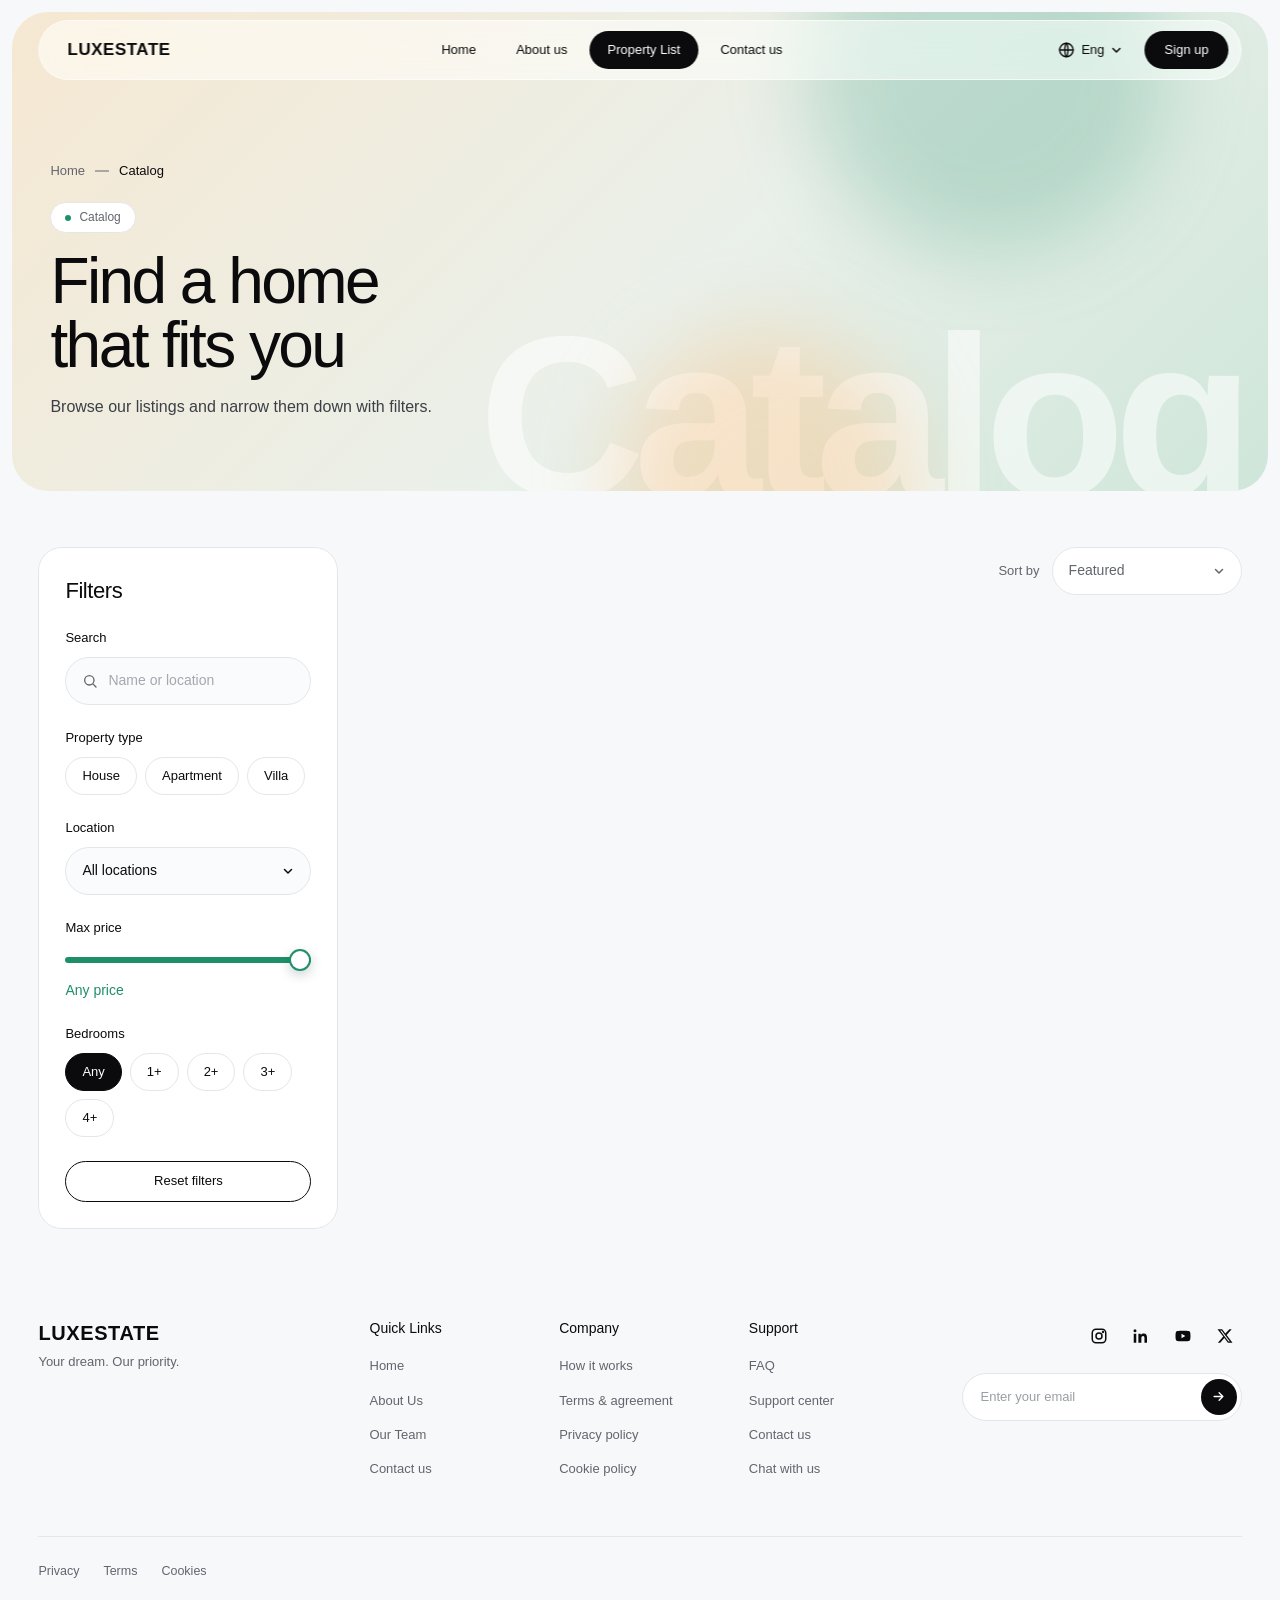
==== catalog.html @ 34698d9b "Copy style for fast start js" ====
<!DOCTYPE html>
<html lang="en">

<head>
    <meta charset="UTF-8">
    <meta name="viewport" content="width=device-width, initial-scale=1.0">
    <title data-i18n="title.catalog">Property Catalog — LUXESTATE</title>
    <link rel="stylesheet" href="style.css">
</head>

<body>

    <div class="progress"></div>

    <!-- NAV -->
    <nav class="nav" id="nav">
        <a href="index.html" class="nav__logo">LUXESTATE</a>
        <ul class="nav__menu">
            <li><a href="index.html" class="nav__link" data-i18n="nav.home">Home</a></li>
            <li><a href="index.html#why" class="nav__link" data-i18n="nav.about">About us</a></li>
            <li><a href="catalog.html" class="nav__link nav__link--active" data-i18n="nav.list">Property List</a></li>
            <li><a href="#contact" class="nav__link" data-i18n="nav.contact">Contact us</a></li>
        </ul>
        <div class="nav__right">
            <div class="lang" id="lang">
                <button class="lang__btn" type="button" aria-haspopup="true">
                    <span class="icon icon--globe"></span>
                    <span data-i18n="lang.short">Eng</span>
                    <span class="icon icon--chevron"></span>
                </button>
                <ul class="lang__menu">
                    <li><button type="button" data-lang="en">English</button></li>
                    <li><button type="button" data-lang="de">Deutsch</button></li>
                </ul>
            </div>
            <a href="#" class="btn btn--dark btn--sm" data-i18n="nav.signup">Sign up</a>
            <button class="nav__burger" id="burger" type="button" aria-label="Menu"><span></span></button>
        </div>
    </nav>

    <!-- PAGE HEAD -->
    <header class="page-head">
        <div class="page-head__mark" data-i18n="cat.mark">Catalog</div>
        <div class="page-head__inner">
            <div class="crumbs">
                <a href="index.html" data-i18n="nav.home">Home</a>
                <span class="crumbs__sep"></span>
                <span data-i18n="cat.crumb">Catalog</span>
            </div>
            <span class="eyebrow" data-i18n="cat.eyebrow">Catalog</span>
            <h1 class="page-head__title" data-i18n-html="cat.title">Find a home<br>that fits you</h1>
            <p class="page-head__text" data-i18n="cat.text">Browse our listings and narrow them down with filters.</p>
        </div>
    </header>

    <!-- CATALOG -->
    <main class="section catalog">

        <aside class="filters" id="filters">
            <div class="filters__head">
                <h2 data-i18n="filt.title">Filters</h2>
            </div>

            <div class="filters__group">
                <label class="filters__label" for="q" data-i18n="filt.search">Search</label>
                <span class="input">
                    <span class="icon icon--search"></span>
                    <input id="q" type="text" autocomplete="off" placeholder="Name or location"
                        data-i18n-placeholder="filt.search.ph">
                </span>
            </div>

            <div class="filters__group">
                <span class="filters__label" data-i18n="filt.type">Property type</span>
                <div class="pills" id="types">
                    <button type="button" class="pill" data-type="house" data-i18n="type.house">House</button>
                    <button type="button" class="pill" data-type="apartment"
                        data-i18n="type.apartment">Apartment</button>
                    <button type="button" class="pill" data-type="villa" data-i18n="type.villa">Villa</button>
                </div>
            </div>

            <div class="filters__group">
                <label class="filters__label" for="loc" data-i18n="filt.loc">Location</label>
                <span class="field__box field__box--full">
                    <select id="loc">
                        <option value="" data-i18n="loc.any">All locations</option>
                        <option value="downtown" data-i18n="loc.downtown">Downtown</option>
                        <option value="suburbs" data-i18n="loc.suburbs">Suburbs</option>
                        <option value="seaside" data-i18n="loc.seaside">Seaside</option>
                    </select>
                    <span class="icon icon--chevron"></span>
                </span>
            </div>

            <div class="filters__group">
                <label class="filters__label" for="price" data-i18n="filt.price">Max price</label>
                <input id="price" class="range" type="range" min="100000" max="1500000" step="50000" value="1500000">
                <div class="range__value" id="priceLabel">Any price</div>
            </div>

            <div class="filters__group">
                <span class="filters__label" data-i18n="filt.beds">Bedrooms</span>
                <div class="pills" id="beds">
                    <button type="button" class="pill is-active" data-beds="0" data-i18n="beds.any">Any</button>
                    <button type="button" class="pill" data-beds="1">1+</button>
                    <button type="button" class="pill" data-beds="2">2+</button>
                    <button type="button" class="pill" data-beds="3">3+</button>
                    <button type="button" class="pill" data-beds="4">4+</button>
                </div>
            </div>

            <button type="button" class="btn btn--outline btn--sm filters__reset" id="reset"
                data-i18n="filt.reset">Reset filters</button>
        </aside>

        <section class="results">
            <div class="results__bar">
                <div class="results__left">
                    <button type="button" class="btn btn--dark btn--sm filters-toggle" id="filtersToggle">
                        <span data-i18n="filt.toggle">Filters</span>
                    </button>
                    <p class="results__count" id="count"></p>
                </div>
                <label class="sort">
                    <span data-i18n="sort.label">Sort by</span>
                    <span class="field__box">
                        <select id="sort">
                            <option value="featured" data-i18n="sort.featured">Featured</option>
                            <option value="priceAsc" data-i18n="sort.priceAsc">Price: low to high</option>
                            <option value="priceDesc" data-i18n="sort.priceDesc">Price: high to low</option>
                            <option value="area" data-i18n="sort.area">Largest area</option>
                        </select>
                        <span class="icon icon--chevron"></span>
                    </span>
                </label>
            </div>

            <div class="listing" id="listing"></div>
        </section>

    </main>

    <!-- FOOTER -->
    <footer class="footer" id="contact">
        <div class="footer__top">
            <div class="footer__brand">
                <div class="footer__logo">LUXESTATE</div>
                <p data-i18n="footer.tagline">Your dream. Our priority.</p>
            </div>

            <div class="footer__col">
                <h4 data-i18n="footer.quick">Quick Links</h4>
                <ul>
                    <li><a href="index.html" data-i18n="nav.home">Home</a></li>
                    <li><a href="index.html#why" data-i18n="footer.about">About Us</a></li>
                    <li><a href="index.html#team" data-i18n="footer.team">Our Team</a></li>
                    <li><a href="#contact" data-i18n="nav.contact">Contact us</a></li>
                </ul>
            </div>

            <div class="footer__col">
                <h4 data-i18n="footer.company">Company</h4>
                <ul>
                    <li><a href="#" data-i18n="footer.how">How it works</a></li>
                    <li><a href="#" data-i18n="footer.terms">Terms &amp; agreement</a></li>
                    <li><a href="#" data-i18n="footer.privacy">Privacy policy</a></li>
                    <li><a href="#" data-i18n="footer.cookie">Cookie policy</a></li>
                </ul>
            </div>

            <div class="footer__col">
                <h4 data-i18n="footer.support">Support</h4>
                <ul>
                    <li><a href="#" data-i18n="footer.faq">FAQ</a></li>
                    <li><a href="#" data-i18n="footer.center">Support center</a></li>
                    <li><a href="#contact" data-i18n="nav.contact">Contact us</a></li>
                    <li><a href="#" data-i18n="footer.chat">Chat with us</a></li>
                </ul>
            </div>

            <div class="footer__subscribe">
                <div class="socials">
                    <a href="#" class="social social--instagram" aria-label="Instagram"></a>
                    <a href="#" class="social social--linkedin" aria-label="LinkedIn"></a>
                    <a href="#" class="social social--youtube" aria-label="YouTube"></a>
                    <a href="#" class="social social--x" aria-label="X"></a>
                </div>
                <form class="subscribe" onsubmit="return false;">
                    <input type="email" placeholder="Enter your email" data-i18n-placeholder="footer.email">
                    <button type="submit" class="subscribe__btn" aria-label="Subscribe"><span
                            class="icon icon--arrow"></span></button>
                </form>
            </div>
        </div>

        <div class="footer__bottom">
            <div class="footer__legal">
                <a href="#" data-i18n="footer.l.privacy">Privacy</a>
                <a href="#" data-i18n="footer.l.terms">Terms</a>
                <a href="#" data-i18n="footer.l.cookies">Cookies</a>
            </div>
        </div>
    </footer>

    <script src="i18n.js"></script>
    <script src="common.js"></script>
    <script src="catalog.js"></script>
</body>

</html>
---- style.css ----
:root {
    --bg: #f7f8fa;
    --ink: #0b0b0d;
    --muted: #62656d;
    --line: #e4e6ea;
    --white: #ffffff;
    --accent: #1f8f6a;
    --accent-soft: rgba(31, 143, 106, .14);
    --radius-xl: 36px;
    --radius-lg: 24px;
    --radius-md: 16px;
    --container: 1240px;
    --pad: clamp(16px, 3vw, 40px);
    --side: 300px;
    --gap: 40px;
    --ease: cubic-bezier(.2, .7, .2, 1);
    --img-hero: url("https://images.unsplash.com/photo-1545324418-cc1a3fa10c00?auto=format&fit=crop&w=2000&q=80");
    --img-house-1: url("https://images.unsplash.com/photo-1564013799919-ab600027ffc6?auto=format&fit=crop&w=900&q=80");
    --img-house-2: url("https://images.unsplash.com/photo-1600596542815-ffad4c1539a9?auto=format&fit=crop&w=900&q=80");
    --img-house-3: url("https://images.unsplash.com/photo-1600585154340-be6161a56a0c?auto=format&fit=crop&w=900&q=80");
    --img-house-4: url("https://images.unsplash.com/photo-1512917774080-9991f1c4c750?auto=format&fit=crop&w=900&q=80");
    --img-house-5: url("https://images.unsplash.com/photo-1568605114967-8130f3a36994?auto=format&fit=crop&w=900&q=80");
    --img-house-6: url("https://images.unsplash.com/photo-1580587771525-78b9dba3b914?auto=format&fit=crop&w=900&q=80");
    --img-agent-1: url("https://images.unsplash.com/photo-1472099645785-5658abf4ff4e?auto=format&fit=crop&w=500&q=80");
    --img-agent-2: url("https://images.unsplash.com/photo-1507003211169-0a1dd7228f2d?auto=format&fit=crop&w=500&q=80");
    --img-agent-3: url("https://images.unsplash.com/photo-1494790108377-be9c29b29330?auto=format&fit=crop&w=500&q=80");
    --img-cta: url("https://images.unsplash.com/photo-1600607687939-ce8a6c25118c?auto=format&fit=crop&w=2000&q=80");
}

*,
*::before,
*::after {
    box-sizing: border-box;
    margin: 0;
    padding: 0;
}

html {
    scroll-behavior: smooth;
    scroll-padding-top: 90px;
}

body {
    background: var(--bg);
    color: var(--ink);
    font-family: "Inter", "Helvetica Neue", Arial, sans-serif;
    font-size: 16px;
    line-height: 1.4;
    -webkit-font-smoothing: antialiased;
    overflow-x: hidden;
}

a {
    color: inherit;
    text-decoration: none;
}

ul {
    list-style: none;
}

button,
input,
select {
    font: inherit;
    color: inherit;
    border: 0;
    background: none;
    outline: none;
}

button {
    cursor: pointer;
}

::selection {
    background: var(--ink);
    color: var(--white);
}

.progress {
    position: fixed;
    top: 0;
    left: 0;
    z-index: 100;
    width: 100%;
    height: 3px;
    background: linear-gradient(90deg, var(--accent), var(--ink));
    transform-origin: left;
    transform: scaleX(var(--progress, 0));
}

.icon {
    display: inline-block;
    width: 16px;
    height: 16px;
    flex: none;
    background-color: currentColor;
    -webkit-mask: var(--icon) center / contain no-repeat;
    mask: var(--icon) center / contain no-repeat;
    transition: transform .3s var(--ease);
}

.icon--arrow {
    --icon: url("data:image/svg+xml;utf8,<svg xmlns='http://www.w3.org/2000/svg' viewBox='0 0 24 24' fill='none' stroke='black' stroke-width='2.2' stroke-linecap='round' stroke-linejoin='round'><path d='M5 12h14M13 6l6 6-6 6'/></svg>");
}

.icon--flip {
    transform: scaleX(-1);
}

.circle-btn:hover .icon--flip {
    transform: scaleX(-1) translateX(3px);
}

.icon--chevron {
    width: 12px;
    height: 12px;
    --icon: url("data:image/svg+xml;utf8,<svg xmlns='http://www.w3.org/2000/svg' viewBox='0 0 24 24' fill='none' stroke='black' stroke-width='3' stroke-linecap='round' stroke-linejoin='round'><path d='M5 9l7 7 7-7'/></svg>");
}

.icon--globe {
    width: 18px;
    height: 18px;
    --icon: url("data:image/svg+xml;utf8,<svg xmlns='http://www.w3.org/2000/svg' viewBox='0 0 24 24' fill='none' stroke='black' stroke-width='1.8' stroke-linecap='round' stroke-linejoin='round'><circle cx='12' cy='12' r='9'/><path d='M3 12h18M12 3c2.8 3 2.8 15 0 18M12 3c-2.8 3-2.8 15 0 18'/></svg>");
}

.icon--play {
    width: 16px;
    height: 16px;
    --icon: url("data:image/svg+xml;utf8,<svg xmlns='http://www.w3.org/2000/svg' viewBox='0 0 24 24'><path d='M7 4.5v15l13-7.5z'/></svg>");
}

.icon--phone {
    width: 14px;
    height: 14px;
    --icon: url("data:image/svg+xml;utf8,<svg xmlns='http://www.w3.org/2000/svg' viewBox='0 0 24 24' fill='none' stroke='black' stroke-width='2' stroke-linecap='round' stroke-linejoin='round'><path d='M22 16.9v3a2 2 0 0 1-2.2 2 19.8 19.8 0 0 1-8.6-3.1 19.5 19.5 0 0 1-6-6A19.8 19.8 0 0 1 2.1 4.2 2 2 0 0 1 4.1 2h3a2 2 0 0 1 2 1.7c.1 1 .4 1.9.7 2.8a2 2 0 0 1-.5 2.1L8.1 9.9a16 16 0 0 0 6 6l1.3-1.3a2 2 0 0 1 2.1-.4c.9.3 1.8.6 2.8.7a2 2 0 0 1 1.7 2z'/></svg>");
}

.btn {
    position: relative;
    display: inline-flex;
    align-items: center;
    justify-content: center;
    gap: 10px;
    padding: 14px 26px;
    border-radius: 999px;
    font-size: 14px;
    font-weight: 500;
    overflow: hidden;
    isolation: isolate;
    transition: transform .3s var(--ease), box-shadow .3s ease, color .3s ease, background-color .3s ease;
}

.btn::before {
    content: "";
    position: absolute;
    inset: 0;
    z-index: -1;
    background: linear-gradient(110deg, transparent 30%, rgba(255, 255, 255, .35) 50%, transparent 70%);
    transform: translateX(-120%);
    transition: transform .7s var(--ease);
}

.btn:hover {
    transform: translateY(-3px);
}

.btn:hover::before {
    transform: translateX(120%);
}

.btn:hover .icon--arrow {
    transform: translateX(4px);
}

.btn--dark {
    background: var(--ink);
    color: var(--white);
}

.btn--dark:hover {
    background: var(--accent);
    box-shadow: 0 14px 28px rgba(31, 143, 106, .35);
}

.btn--light {
    background: var(--white);
    color: var(--ink);
}

.btn--light:hover {
    box-shadow: 0 14px 28px rgba(0, 0, 0, .3);
}

.btn--outline {
    border: 1.5px solid var(--ink);
    color: var(--ink);
}

.btn--outline:hover {
    background: var(--accent);
    border-color: var(--accent);
    color: var(--white);
}

.btn--sm {
    padding: 10px 20px;
    font-size: 13px;
}

.btn--lg {
    padding: 18px 34px;
    font-size: 15px;
}

.reveal {
    opacity: 0;
    transform: translateY(40px) scale(.98);
    transition:
        opacity .9s var(--ease) var(--delay, 0s),
        transform .9s var(--ease) var(--delay, 0s),
        box-shadow .3s ease 0s;
}

.reveal.is-visible {
    opacity: 1;
    transform: none;
}

.reveal.is-visible:hover {
    transition-delay: 0s;
}

.eyebrow {
    display: inline-flex;
    align-items: center;
    gap: 8px;
    margin-bottom: 16px;
    padding: 6px 14px;
    border-radius: 999px;
    background: var(--white);
    border: 1px solid var(--line);
    font-size: 12px;
    font-weight: 500;
    color: var(--muted);
}

.eyebrow::before {
    content: "";
    width: 6px;
    height: 6px;
    border-radius: 50%;
    background: var(--accent);
    animation: blink 2s ease-in-out infinite;
}

@keyframes blink {
    50% {
        opacity: .3;
        transform: scale(.7);
    }
}

.section-title {
    font-size: clamp(30px, 3.2vw, 42px);
    font-weight: 500;
    line-height: 1.08;
    letter-spacing: -.03em;
    margin-bottom: 18px;
}

.section-text {
    font-size: 15px;
    line-height: 1.55;
    color: var(--muted);
    max-width: 260px;
    margin-bottom: 26px;
}

.section {
    width: min(var(--container), calc(100% - 2 * var(--pad)));
    margin: 110px auto 0;
}

.split {
    display: grid;
    grid-template-columns: var(--side) 1fr;
    gap: var(--gap);
    align-items: start;
}

.split--center {
    align-items: center;
}

.nav {
    position: fixed;
    top: 20px;
    left: 50%;
    z-index: 50;
    transform: translateX(-50%);
    width: min(var(--container), calc(100% - 2 * var(--pad)));
    display: flex;
    align-items: center;
    justify-content: space-between;
    padding: 10px 12px 10px 28px;
    border-radius: 999px;
    background: rgba(255, 255, 255, .55);
    border: 1px solid rgba(255, 255, 255, .6);
    backdrop-filter: blur(18px) saturate(1.4);
    -webkit-backdrop-filter: blur(18px) saturate(1.4);
    animation: navIn .9s var(--ease) both;
    transition: background-color .35s ease, box-shadow .35s ease, top .35s ease;
}

.nav--scrolled {
    top: 12px;
    background: rgba(255, 255, 255, .88);
    box-shadow: 0 12px 34px rgba(20, 30, 50, .12);
}

@keyframes navIn {
    from {
        opacity: 0;
        transform: translate(-50%, -30px);
    }
}

.nav__logo {
    font-weight: 700;
    font-size: 17px;
    letter-spacing: .03em;
}

.nav__menu {
    display: flex;
    align-items: center;
    gap: 4px;
    font-size: 13px;
}

.nav__link {
    display: inline-block;
    padding: 10px 18px;
    border-radius: 999px;
    transition: background-color .3s ease, color .3s ease;
}

.nav__link:hover {
    background: rgba(0, 0, 0, .06);
}

.nav__link--active {
    background: var(--ink);
    color: var(--white);
}

.nav__link--active:hover {
    background: var(--ink);
}

.nav__right {
    display: flex;
    align-items: center;
    gap: 18px;
    font-size: 13px;
}

.lang {
    position: relative;
}

.lang__btn {
    display: inline-flex;
    align-items: center;
    gap: 6px;
    padding: 8px 4px;
    font-size: 13px;
}

.lang__btn:hover .icon--globe {
    transform: rotate(25deg);
}

.lang--open .lang__btn .icon--chevron {
    transform: rotate(180deg);
}

.lang__menu {
    position: absolute;
    top: calc(100% + 12px);
    right: 0;
    min-width: 150px;
    padding: 6px;
    border-radius: 18px;
    background: var(--white);
    box-shadow: 0 18px 40px rgba(20, 30, 50, .16);
    opacity: 0;
    pointer-events: none;
    transform: translateY(-8px) scale(.97);
    transform-origin: top right;
    transition: opacity .25s ease, transform .3s var(--ease);
}

.lang--open .lang__menu {
    opacity: 1;
    pointer-events: auto;
    transform: none;
}

.lang__menu button {
    display: block;
    width: 100%;
    padding: 10px 14px;
    border-radius: 12px;
    font-size: 13px;
    text-align: left;
    transition: background-color .2s ease, color .2s ease;
}

.lang__menu button:hover {
    background: rgba(0, 0, 0, .06);
}

.lang__menu button.is-active {
    background: var(--ink);
    color: var(--white);
}

.nav__burger {
    display: none;
    width: 40px;
    height: 40px;
    border-radius: 50%;
    background: var(--ink);
    position: relative;
}

.nav__burger span,
.nav__burger::before,
.nav__burger::after {
    content: "";
    position: absolute;
    left: 12px;
    right: 12px;
    height: 2px;
    border-radius: 2px;
    background: var(--white);
    transition: transform .3s var(--ease), opacity .3s ease;
}

.nav__burger span {
    top: 19px;
}

.nav__burger::before {
    top: 13px;
}

.nav__burger::after {
    top: 25px;
}

.nav--open .nav__burger span {
    opacity: 0;
}

.nav--open .nav__burger::before {
    transform: translateY(6px) rotate(45deg);
}

.nav--open .nav__burger::after {
    transform: translateY(-6px) rotate(-45deg);
}

.hero {
    position: relative;
    display: flex;
    align-items: center;
    margin: 12px 12px 0;
    height: clamp(600px, 50vw, 740px);
    border-radius: var(--radius-xl);
    overflow: hidden;
    background: linear-gradient(135deg, #f3d7a8 0%, #c9b79a 45%, #6f7d6a 100%);
}

.hero__bg {
    position: absolute;
    inset: 0;
    background: var(--img-hero) center / cover no-repeat;
    animation: heroZoom 20s ease-in-out infinite alternate;
}

.hero__bg::after {
    content: "";
    position: absolute;
    inset: 0;
    background:
        linear-gradient(90deg, rgba(255, 244, 225, .9) 0%, rgba(255, 244, 225, .5) 34%, rgba(255, 244, 225, 0) 62%),
        linear-gradient(0deg, rgba(0, 0, 0, .12) 0%, rgba(0, 0, 0, 0) 30%);
}

@keyframes heroZoom {
    from {
        transform: scale(1);
    }

    to {
        transform: scale(1.08);
    }
}

.hero__watermark {
    position: absolute;
    left: max(2%, calc(50% - 640px));
    top: 14%;
    font-size: clamp(200px, 26vw, 400px);
    font-weight: 700;
    letter-spacing: -.05em;
    line-height: 1;
    color: rgba(255, 255, 255, .3);
    pointer-events: none;
    user-select: none;
    white-space: nowrap;
    transform: translate3d(calc(var(--scroll, 0) * -.05px), calc(var(--scroll, 0) * .12px), 0);
    animation: fadeIn 2s ease .3s both;
}

.hero__content {
    position: relative;
    z-index: 2;
    width: min(var(--container), calc(100% - 2 * var(--pad)));
    margin: 0 auto;
    padding-top: 70px;
}

.hero__title {
    font-size: clamp(54px, 6.2vw, 88px);
    line-height: .98;
    font-weight: 500;
    letter-spacing: -.04em;
    margin-bottom: 26px;
}

.hero__title .line {
    display: block;
    overflow: hidden;
    padding-bottom: .06em;
}

.hero__title .line>span {
    display: block;
    transform: translateY(110%);
    animation: lineUp 1.1s var(--ease) .25s forwards;
}

.hero__title .line:nth-child(2)>span {
    animation-delay: .4s;
}

@keyframes lineUp {
    to {
        transform: none;
    }
}

.hero__text,
.hero__btn,
.stats {
    animation: fadeUp 1s var(--ease) both;
}

.hero__text {
    animation-delay: .65s;
    max-width: 320px;
    font-size: 15px;
    line-height: 1.5;
    margin-bottom: 26px;
    color: #23252b;
}

.hero__btn {
    animation-delay: .8s;
}

.stats {
    animation-delay: 1s;
}

@keyframes fadeUp {
    from {
        opacity: 0;
        transform: translateY(28px);
    }

    to {
        opacity: 1;
        transform: none;
    }
}

@keyframes fadeIn {
    from {
        opacity: 0;
    }
}

.stats {
    display: flex;
    width: fit-content;
    gap: 40px;
    margin-top: 56px;
    padding: 18px 30px;
    border-radius: 20px;
    background: rgba(255, 255, 255, .42);
    backdrop-filter: blur(16px);
    -webkit-backdrop-filter: blur(16px);
    border: 1px solid rgba(255, 255, 255, .6);
}

.stats__item {
    display: flex;
    flex-direction: column;
    transition: transform .3s var(--ease);
}

.stats__item:hover {
    transform: translateY(-3px);
}

.stats__item strong {
    font-size: 24px;
    font-weight: 600;
    letter-spacing: -.02em;
    font-variant-numeric: tabular-nums;
}

.stats__item span {
    font-size: 12px;
    color: #3c3f45;
}

.hero__play {
    position: absolute;
    right: max(var(--pad), calc(50% - 600px));
    bottom: 90px;
    z-index: 3;
    display: flex;
    align-items: center;
    gap: 14px;
    color: var(--white);
    font-size: 13px;
    line-height: 1.25;
    animation: fadeUp 1s var(--ease) 1.2s both;
    text-shadow: 0 1px 10px rgba(0, 0, 0, .35);
}

.hero__play-btn {
    display: grid;
    place-items: center;
    width: 46px;
    height: 46px;
    border-radius: 50%;
    background: rgba(20, 20, 20, .55);
    border: 1px solid rgba(255, 255, 255, .45);
    backdrop-filter: blur(8px);
    animation: pulse 2.4s ease-out infinite;
    transition: transform .3s var(--ease), background-color .3s ease;
}

.hero__play:hover .hero__play-btn {
    transform: scale(1.14);
    background: rgba(0, 0, 0, .8);
}

@keyframes pulse {
    0% {
        box-shadow: 0 0 0 0 rgba(255, 255, 255, .5);
    }

    70% {
        box-shadow: 0 0 0 18px rgba(255, 255, 255, 0);
    }

    100% {
        box-shadow: 0 0 0 0 rgba(255, 255, 255, 0);
    }
}

.search {
    position: relative;
    z-index: 5;
    display: flex;
    align-items: center;
    justify-content: space-between;
    gap: 28px;
    width: min(var(--container), calc(100% - 2 * var(--pad)));
    margin: -52px auto 0;
    padding: 20px 24px 20px 36px;
    background: var(--white);
    border-radius: var(--radius-lg);
    box-shadow: 0 24px 60px rgba(20, 30, 50, .1);
}

.search__title {
    font-size: 24px;
    font-weight: 500;
    letter-spacing: -.02em;
    white-space: nowrap;
}

.search__form {
    display: flex;
    align-items: flex-end;
    gap: 14px;
}

.field {
    display: flex;
    flex-direction: column;
    gap: 6px;
}

.field__label {
    font-size: 12px;
    padding-left: 6px;
    color: var(--muted);
}

.field__box {
    position: relative;
    display: flex;
    align-items: center;
    min-width: 170px;
    padding: 0 16px;
    border: 1.5px solid var(--line);
    border-radius: 999px;
    background: #fafbfc;
    transition: border-color .3s ease, box-shadow .3s ease, background-color .3s ease;
}

.field__box:hover {
    border-color: #c9ccd3;
}

.field__box:focus-within {
    border-color: var(--ink);
    background: var(--white);
    box-shadow: 0 0 0 4px rgba(11, 11, 13, .06);
}

.field__box select {
    appearance: none;
    -webkit-appearance: none;
    width: 100%;
    padding: 13px 22px 13px 0;
    font-size: 14px;
    cursor: pointer;
}

.field__box select.is-placeholder {
    color: #a3a7af;
}

.field__box .icon--chevron {
    position: absolute;
    right: 16px;
    pointer-events: none;
}

.field__box:focus-within .icon--chevron {
    transform: rotate(180deg);
}

.split__side {
    position: sticky;
    top: 110px;
}

.split--center .split__side {
    position: static;
}

.properties__grid {
    display: grid;
    grid-template-columns: repeat(3, 1fr);
    gap: 16px;
}

.card {
    position: relative;
    display: flex;
    align-items: flex-end;
    justify-content: space-between;
    aspect-ratio: 4 / 3.6;
    padding: 18px;
    border-radius: var(--radius-md);
    overflow: hidden;
    color: var(--white);
    background: linear-gradient(135deg, #7d93a8, #3a4a5c);
    isolation: isolate;
    box-shadow: 0 10px 30px rgba(20, 30, 50, .08);
}

.card::before {
    content: "";
    position: absolute;
    inset: 0;
    z-index: -2;
    background-size: cover;
    background-position: center;
    background-repeat: no-repeat;
    transition: transform 1s var(--ease);
}

.card::after {
    content: "";
    position: absolute;
    inset: 0;
    z-index: -1;
    background: linear-gradient(180deg, rgba(0, 0, 0, 0) 40%, rgba(0, 0, 0, .75) 100%);
    transition: opacity .4s ease;
}

.card:hover::before {
    transform: scale(1.12) rotate(.6deg);
}

.card.is-visible:hover {
    transform: translateY(-6px);
    box-shadow: 0 22px 44px rgba(20, 30, 50, .2);
}

.card--1::before {
    background-image: var(--img-house-1);
}

.card--2::before {
    background-image: var(--img-house-2);
}

.card--3::before {
    background-image: var(--img-house-3);
}

.card--4::before {
    background-image: var(--img-house-4);
}

.card--5::before {
    background-image: var(--img-house-5);
}

.card--6::before {
    background-image: var(--img-house-6);
}

.card--1 {
    --delay: .05s;
}

.card--2 {
    --delay: .15s;
}

.card--3 {
    --delay: .25s;
}

.card--4 {
    --delay: .1s;
}

.card--5 {
    --delay: .2s;
}

.card--6 {
    --delay: .3s;
}

.card__info {
    display: flex;
    flex-direction: column;
    gap: 2px;
}

.card__info strong {
    font-size: 18px;
    font-weight: 600;
    letter-spacing: -.01em;
}

.card__info span {
    font-size: 12px;
    opacity: .92;
}

.card__info em {
    font-style: normal;
    font-size: 11px;
    max-height: 0;
    opacity: 0;
    transform: translateY(6px);
    transition: max-height .4s var(--ease), opacity .4s ease, transform .4s var(--ease);
}

.card:hover .card__info em {
    max-height: 20px;
    opacity: .85;
    transform: none;
    margin-top: 4px;
}

.card__arrow {
    display: grid;
    place-items: center;
    width: 32px;
    height: 32px;
    border-radius: 50%;
    background: var(--white);
    color: var(--ink);
    transition: transform .4s var(--ease), background-color .3s ease, color .3s ease;
}

.card__arrow .icon {
    width: 14px;
    height: 14px;
}

.card:hover .card__arrow {
    background: var(--accent);
    color: var(--white);
    transform: rotate(-45deg) scale(1.1);
}

.section-head {
    text-align: center;
    margin-bottom: 48px;
}

.section-head .section-title {
    margin-bottom: 0;
}

.why__grid {
    display: grid;
    grid-template-columns: repeat(3, 1fr);
    gap: 20px;
}

.feature {
    position: relative;
    padding: 36px 32px 38px;
    border-radius: var(--radius-lg);
    background: var(--white);
    border: 1px solid var(--line);
    overflow: hidden;
}

.feature:nth-child(2) {
    --delay: .12s;
}

.feature:nth-child(3) {
    --delay: .24s;
}

.feature::after {
    content: "";
    position: absolute;
    right: -60px;
    top: -60px;
    width: 180px;
    height: 180px;
    border-radius: 50%;
    background: radial-gradient(circle, rgba(31, 143, 106, .28), transparent 70%);
    opacity: 0;
    transition: opacity .5s ease;
}

.feature.is-visible:hover {
    transform: translateY(-8px);
    box-shadow: 0 24px 50px rgba(20, 30, 50, .1);
}

.feature:hover::after {
    opacity: 1;
}

.feature__icon {
    display: grid;
    place-items: center;
    width: 54px;
    height: 54px;
    margin-bottom: 26px;
    border-radius: 16px;
    background: var(--ink);
    transition: transform .5s var(--ease), background-color .3s ease;
}

.feature__icon::before {
    content: "";
    width: 24px;
    height: 24px;
    background-color: var(--white);
    -webkit-mask: var(--glyph) center / contain no-repeat;
    mask: var(--glyph) center / contain no-repeat;
    transition: background-color .3s ease;
}

.feature:hover .feature__icon {
    transform: rotate(-8deg) scale(1.08);
    background: var(--accent);
}

.feature:hover .feature__icon::before {
    background-color: var(--white);
}

.feature__icon--shield {
    --glyph: url("data:image/svg+xml;utf8,<svg xmlns='http://www.w3.org/2000/svg' viewBox='0 0 24 24' fill='none' stroke='black' stroke-width='1.8' stroke-linecap='round' stroke-linejoin='round'><path d='M12 3l8 3v6c0 4.500-3.400 8-8 9-4.600-1-8-4.500-8-9V6z'/><path d='M8.500 12l2.500 2.500 4.500-5'/></svg>");
}

.feature__icon--users {
    --glyph: url("data:image/svg+xml;utf8,<svg xmlns='http://www.w3.org/2000/svg' viewBox='0 0 24 24' fill='none' stroke='black' stroke-width='1.8' stroke-linecap='round' stroke-linejoin='round'><circle cx='9' cy='8' r='3.500'/><path d='M2.500 20c0-3.600 2.900-6 6.500-6s6.500 2.400 6.500 6'/><circle cx='17' cy='9' r='2.600'/><path d='M17 14c2.600 0 4.500 1.800 4.500 4.500'/></svg>");
}

.feature__icon--key {
    --glyph: url("data:image/svg+xml;utf8,<svg xmlns='http://www.w3.org/2000/svg' viewBox='0 0 24 24' fill='none' stroke='black' stroke-width='1.8' stroke-linecap='round' stroke-linejoin='round'><circle cx='8' cy='15' r='4.500'/><path d='M11.500 11.500L21 2M16 7l3 3M18.500 4.500l2 2'/></svg>");
}

.feature h3 {
    font-size: 20px;
    font-weight: 500;
    letter-spacing: -.02em;
    margin-bottom: 10px;
}

.feature p {
    font-size: 14.5px;
    line-height: 1.6;
    color: var(--muted);
}

.agents__controls {
    display: flex;
    gap: 12px;
    margin-top: 8px;
}

.circle-btn {
    display: grid;
    place-items: center;
    width: 42px;
    height: 42px;
    border-radius: 50%;
    border: 1.5px solid var(--ink);
    transition: background-color .3s ease, color .3s ease, transform .3s var(--ease);
}

.circle-btn:hover {
    background: var(--accent);
    border-color: var(--accent);
    color: var(--white);
    transform: scale(1.1);
}

.circle-btn:active {
    transform: scale(.94);
}

.agents__list {
    display: grid;
    grid-template-columns: repeat(3, 1fr);
    gap: 18px;
}

.agents__list.is-shifting .agent {
    animation: shift .6s var(--ease) both;
}

.agents__list.is-shifting .agent:nth-child(2) {
    animation-delay: .07s;
}

.agents__list.is-shifting .agent:nth-child(3) {
    animation-delay: .14s;
}

@keyframes shift {
    from {
        opacity: 0;
        transform: translateX(30px);
    }

    to {
        opacity: 1;
        transform: none;
    }
}

.agent {
    display: flex;
    align-items: stretch;
    gap: 14px;
    padding: 6px;
    background: var(--white);
    border: 1px solid var(--line);
    border-radius: var(--radius-lg);
}

.agent:nth-child(2) {
    --delay: .12s;
}

.agent:nth-child(3) {
    --delay: .24s;
}

.agent.is-visible:hover {
    transform: translateY(-6px);
    box-shadow: 0 20px 40px rgba(20, 30, 50, .12);
}

.agent__photo {
    flex: 0 0 112px;
    min-height: 148px;
    border-radius: 18px;
    background: linear-gradient(160deg, #e9edf2, #cfd6df);
    background-size: cover;
    background-position: center top;
    background-repeat: no-repeat;
    transition: background-size .6s var(--ease);
}

.agent:hover .agent__photo {
    background-size: 112%;
}

.agent__photo--1 {
    background-image: var(--img-agent-1);
}

.agent__photo--2 {
    background-image: var(--img-agent-2);
}

.agent__photo--3 {
    background-image: var(--img-agent-3);
}

.agent__body {
    display: flex;
    flex-direction: column;
    justify-content: center;
    min-width: 0;
    padding: 6px 10px 6px 0;
}

.agent__name {
    font-size: 16px;
    font-weight: 500;
    letter-spacing: -.01em;
}

.agent__role {
    font-size: 11.5px;
    color: var(--muted);
    margin: 2px 0 12px;
}

.rating {
    display: flex;
    align-items: center;
    gap: 8px;
    margin-bottom: 14px;
}

.rating__num {
    font-size: 12px;
    color: var(--muted);
}

.stars {
    display: inline-block;
    width: 80px;
    height: 14px;
    background-color: var(--ink);
    -webkit-mask: var(--star) 0 0 / 16px 14px repeat-x;
    mask: var(--star) 0 0 / 16px 14px repeat-x;
    --star: url("data:image/svg+xml;utf8,<svg xmlns='http://www.w3.org/2000/svg' viewBox='0 0 24 24'><path d='M12 2.500l2.900 6.200 6.800.8-5 4.700 1.300 6.700L12 17.500l-6 3.400 1.300-6.700-5-4.700 6.800-.8z'/></svg>");
}

.agent .btn {
    align-self: flex-start;
    gap: 8px;
    padding: 9px 20px;
}

.agent .btn:hover .icon--phone {
    animation: ring .6s ease;
}

@keyframes ring {
    25% {
        transform: rotate(-18deg);
    }

    75% {
        transform: rotate(18deg);
    }
}

.cta {
    position: relative;
    display: flex;
    align-items: center;
    width: min(var(--container), calc(100% - 2 * var(--pad)));
    min-height: 300px;
    margin: 110px auto 0;
    border-radius: var(--radius-xl);
    overflow: hidden;
    color: var(--white);
    background: linear-gradient(120deg, #55584a, #2f3a2f);
    isolation: isolate;
}

.cta::before {
    content: "";
    position: absolute;
    inset: 0;
    z-index: -2;
    background: var(--img-cta) center / cover no-repeat;
    transform: scale(1.12);
    transition: transform 8s ease-out;
}

.cta.is-visible::before {
    transform: scale(1);
}

.cta::after {
    content: "";
    position: absolute;
    inset: 0;
    z-index: -1;
    background: linear-gradient(90deg, rgba(36, 34, 24, .88) 0%, rgba(36, 34, 24, .5) 48%, rgba(36, 34, 24, 0) 78%);
}

.cta__content {
    padding: 44px 56px;
}

.cta__eyebrow {
    display: block;
    font-size: 12px;
    letter-spacing: .08em;
    opacity: .85;
    margin-bottom: 14px;
}

.cta__title {
    font-size: clamp(28px, 3.3vw, 42px);
    font-weight: 500;
    line-height: 1.08;
    letter-spacing: -.03em;
    margin-bottom: 14px;
}

.cta__text {
    font-size: 15px;
    opacity: .92;
    margin-bottom: 24px;
}

.footer {
    width: min(var(--container), calc(100% - 2 * var(--pad)));
    margin: 90px auto 0;
    padding-bottom: 26px;
}

.footer__top {
    display: grid;
    grid-template-columns: 1.5fr .8fr .8fr .8fr 1.5fr;
    gap: 28px;
    align-items: start;
    padding-bottom: 44px;
    border-bottom: 1px solid var(--line);
}

.footer__logo {
    font-size: 20px;
    font-weight: 700;
    letter-spacing: .03em;
    margin-bottom: 6px;
}

.footer__brand p {
    font-size: 13px;
    color: var(--muted);
}

.footer__col h4 {
    font-size: 14px;
    font-weight: 500;
    margin-bottom: 16px;
}

.footer__col li {
    margin-bottom: 12px;
}

.footer__col a {
    display: inline-block;
    font-size: 13px;
    color: var(--muted);
    transition: color .25s ease, transform .25s var(--ease);
}

.footer__col a:hover {
    color: var(--ink);
    transform: translateX(5px);
}

.footer__subscribe {
    display: flex;
    flex-direction: column;
    align-items: flex-end;
    gap: 20px;
}

.socials {
    display: flex;
    gap: 8px;
}

.social {
    display: block;
    width: 34px;
    height: 34px;
    background-color: var(--ink);
    -webkit-mask: var(--glyph) center / 18px no-repeat;
    mask: var(--glyph) center / 18px no-repeat;
    transition: transform .3s var(--ease), background-color .3s ease;
}

.social:hover {
    transform: translateY(-4px) scale(1.12);
    background-color: var(--accent);
}

.social--instagram {
    --glyph: url("data:image/svg+xml;utf8,<svg xmlns='http://www.w3.org/2000/svg' viewBox='0 0 24 24' fill='none' stroke='black' stroke-width='2' stroke-linecap='round' stroke-linejoin='round'><rect x='3' y='3' width='18' height='18' rx='5'/><circle cx='12' cy='12' r='4'/><circle cx='17.300' cy='6.700' r='.6' fill='black'/></svg>");
}

.social--linkedin {
    --glyph: url("data:image/svg+xml;utf8,<svg xmlns='http://www.w3.org/2000/svg' viewBox='0 0 24 24'><path d='M4 3a2 2 0 1 0 0 4 2 2 0 0 0 0-4zM2.300 9h3.400v12H2.300zM8.500 9h3.200v1.700c.6-1.100 2-2 3.800-2 3.600 0 4.500 2.300 4.500 5.400V21h-3.400v-6.100c0-1.500-.1-3-1.900-3s-2.200 1.400-2.200 2.900V21H8.500z'/></svg>");
}

.social--youtube {
    --glyph: url("data:image/svg+xml;utf8,<svg xmlns='http://www.w3.org/2000/svg' viewBox='0 0 24 24'><path fill-rule='evenodd' d='M21.600 7.200a2.500 2.500 0 0 0-1.800-1.800C18.200 5 12 5 12 5s-6.200 0-7.800.4A2.500 2.500 0 0 0 2.400 7.200C2 8.800 2 12 2 12s0 3.200.4 4.800a2.500 2.500 0 0 0 1.800 1.800C5.800 19 12 19 12 19s6.200 0 7.800-.4a2.500 2.500 0 0 0 1.800-1.800c.4-1.600.4-4.800.4-4.800s0-3.200-.4-4.800zM10 15V9l5.200 3z'/></svg>");
}

.social--x {
    --glyph: url("data:image/svg+xml;utf8,<svg xmlns='http://www.w3.org/2000/svg' viewBox='0 0 24 24'><path d='M17.800 3h3.100l-6.700 7.700L22 21h-6.100l-4.800-6.300L5.600 21H2.500l7.200-8.200L2 3h6.200l4.300 5.700zm-1.100 16.200h1.700L7.400 4.700H5.600z'/></svg>");
}

.subscribe {
    display: flex;
    align-items: center;
    width: 100%;
    max-width: 280px;
    padding: 4px 4px 4px 18px;
    border: 1.5px solid var(--line);
    border-radius: 999px;
    background: var(--white);
    transition: border-color .3s ease, box-shadow .3s ease;
}

.subscribe:focus-within {
    border-color: var(--ink);
    box-shadow: 0 0 0 4px rgba(11, 11, 13, .06);
}

.subscribe input {
    flex: 1;
    min-width: 0;
    font-size: 13px;
    padding: 10px 6px 10px 0;
}

.subscribe input::placeholder {
    color: #9a9ea6;
}

.subscribe__btn {
    display: grid;
    place-items: center;
    width: 36px;
    height: 36px;
    border-radius: 50%;
    background: var(--ink);
    color: var(--white);
    transition: transform .3s var(--ease), background-color .3s ease, color .3s ease;
}

.subscribe__btn .icon {
    width: 15px;
    height: 15px;
}

.subscribe__btn:hover {
    transform: scale(1.12) rotate(-45deg);
    background: var(--accent);
    color: var(--white);
}

.footer__bottom {
    display: flex;
    justify-content: space-between;
    align-items: center;
    padding-top: 26px;
    font-size: 12.5px;
    color: var(--muted);
}

.footer__legal {
    display: flex;
    gap: 24px;
}

.footer__legal a {
    transition: color .25s ease;
}

.footer__legal a:hover {
    color: var(--ink);
}

.icon--search {
    --icon: url("data:image/svg+xml;utf8,<svg xmlns='http://www.w3.org/2000/svg' viewBox='0 0 24 24' fill='none' stroke='black' stroke-width='2' stroke-linecap='round' stroke-linejoin='round'><circle cx='11' cy='11' r='7'/><path d='M21 21l-4.3-4.3'/></svg>");
}

.icon--bed {
    --icon: url("data:image/svg+xml;utf8,<svg xmlns='http://www.w3.org/2000/svg' viewBox='0 0 24 24' fill='none' stroke='black' stroke-width='1.8' stroke-linecap='round' stroke-linejoin='round'><path d='M3 19V6M3 14h18v5M21 14v-2.500a3 3 0 0 0-3-3h-7V14'/><circle cx='7' cy='11' r='1.600'/></svg>");
}

.icon--bath {
    --icon: url("data:image/svg+xml;utf8,<svg xmlns='http://www.w3.org/2000/svg' viewBox='0 0 24 24' fill='none' stroke='black' stroke-width='1.8' stroke-linecap='round' stroke-linejoin='round'><path d='M3 12h18v3a4 4 0 0 1-4 4H7a4 4 0 0 1-4-4zM6 12V6a2 2 0 0 1 3.800-.8M7 19l-1 2M17 19l1 2'/></svg>");
}

.icon--area {
    --icon: url("data:image/svg+xml;utf8,<svg xmlns='http://www.w3.org/2000/svg' viewBox='0 0 24 24' fill='none' stroke='black' stroke-width='1.8' stroke-linecap='round' stroke-linejoin='round'><path d='M4 9V4h5M20 9V4h-5M4 15v5h5M20 15v5h-5'/></svg>");
}

.icon--pin {
    width: 14px;
    height: 14px;
    --icon: url("data:image/svg+xml;utf8,<svg xmlns='http://www.w3.org/2000/svg' viewBox='0 0 24 24' fill='none' stroke='black' stroke-width='2' stroke-linecap='round' stroke-linejoin='round'><path d='M12 21s7-6.200 7-11.500A7 7 0 0 0 5 9.500C5 14.800 12 21 12 21z'/><circle cx='12' cy='9.500' r='2.500'/></svg>");
}

.icon--heart {
    width: 17px;
    height: 17px;
    --icon: url("data:image/svg+xml;utf8,<svg xmlns='http://www.w3.org/2000/svg' viewBox='0 0 24 24' fill='none' stroke='black' stroke-width='2' stroke-linecap='round' stroke-linejoin='round'><path d='M12 20.500S3 15 3 8.800A4.800 4.800 0 0 1 12 6.500a4.800 4.800 0 0 1 9 2.300C21 15 12 20.500 12 20.500z'/></svg>");
}

.fav.is-on .icon--heart {
    --icon: url("data:image/svg+xml;utf8,<svg xmlns='http://www.w3.org/2000/svg' viewBox='0 0 24 24' fill='black' stroke='black' stroke-width='2' stroke-linecap='round' stroke-linejoin='round'><path d='M12 20.500S3 15 3 8.800A4.800 4.800 0 0 1 12 6.500a4.800 4.800 0 0 1 9 2.300C21 15 12 20.500 12 20.500z'/></svg>");
}

.page-head {
    position: relative;
    margin: 12px 12px 0;
    padding: 150px var(--pad) 72px;
    border-radius: var(--radius-xl);
    overflow: hidden;
    isolation: isolate;
    background: linear-gradient(135deg, #f6e8d2 0%, #eaf0ea 55%, #cfe6da 100%);
}

.page-head::before,
.page-head::after {
    /* floating soft blobs */
    content: "";
    position: absolute;
    z-index: -1;
    border-radius: 50%;
    filter: blur(40px);
    animation: floatBlob 12s ease-in-out infinite alternate;
}

.page-head::before {
    width: 360px;
    height: 360px;
    right: 8%;
    top: -120px;
    background: rgba(31, 143, 106, .22);
}

.page-head::after {
    width: 300px;
    height: 300px;
    right: 28%;
    bottom: -140px;
    background: rgba(255, 190, 120, .35);
    animation-delay: -5s;
}

@keyframes floatBlob {
    to {
        transform: translate(-40px, 30px) scale(1.15);
    }
}

.page-head__mark {
    position: absolute;
    z-index: -1;
    right: max(2%, calc(50% - 640px));
    bottom: -.18em;
    font-size: clamp(120px, 18vw, 280px);
    font-weight: 700;
    letter-spacing: -.05em;
    line-height: 1;
    color: rgba(255, 255, 255, .55);
    pointer-events: none;
    user-select: none;
    white-space: nowrap;
    transform: translateY(calc(var(--scroll, 0) * -.08px));
}

.page-head__inner {
    width: min(var(--container), 100%);
    margin: 0 auto;
    animation: fadeUp 1s var(--ease) .2s both;
}

.crumbs {
    display: flex;
    align-items: center;
    gap: 10px;
    margin-bottom: 22px;
    font-size: 13px;
    color: var(--muted);
}

.crumbs a {
    transition: color .25s ease;
}

.crumbs a:hover {
    color: var(--accent);
}

.crumbs__sep {
    width: 14px;
    height: 1.5px;
    background: var(--muted);
    opacity: .5;
}

.crumbs>span:last-child {
    color: var(--ink);
}

.page-head__title {
    font-size: clamp(40px, 5vw, 68px);
    font-weight: 500;
    line-height: 1;
    letter-spacing: -.04em;
    margin-bottom: 18px;
}

.page-head__text {
    max-width: 420px;
    font-size: 16px;
    line-height: 1.5;
    color: #3c3f45;
}

.catalog {
    display: grid;
    grid-template-columns: var(--side) 1fr;
    gap: var(--gap);
    align-items: start;
    margin-top: 56px;
}

.filters {
    position: sticky;
    top: 96px;
    padding: 28px 26px 26px;
    border-radius: var(--radius-lg);
    background: var(--white);
    border: 1px solid var(--line);
    animation: fadeUp .9s var(--ease) .3s both;
}

.filters__head h2 {
    font-size: 22px;
    font-weight: 500;
    letter-spacing: -.02em;
    margin-bottom: 22px;
}

.filters__group {
    margin-bottom: 24px;
}

.filters__label {
    display: block;
    margin-bottom: 10px;
    font-size: 13px;
    font-weight: 500;
}

.input {
    display: flex;
    align-items: center;
    gap: 10px;
    padding: 0 16px;
    border: 1.5px solid var(--line);
    border-radius: 999px;
    background: #fafbfc;
    color: var(--muted);
    transition: border-color .3s ease, box-shadow .3s ease, background-color .3s ease;
}

.input:focus-within {
    border-color: var(--accent);
    background: var(--white);
    box-shadow: 0 0 0 4px var(--accent-soft);
    color: var(--accent);
}

.input input {
    flex: 1;
    min-width: 0;
    padding: 13px 0;
    font-size: 14px;
    color: var(--ink);
}

.input input::placeholder {
    color: #a3a7af;
}

.field__box--full {
    width: 100%;
}

.pills {
    display: flex;
    flex-wrap: wrap;
    gap: 8px;
}

.pill {
    padding: 9px 16px;
    border: 1.5px solid var(--line);
    border-radius: 999px;
    background: var(--white);
    font-size: 13px;
    transition: background-color .25s ease, color .25s ease, border-color .25s ease, transform .25s var(--ease);
}

.pill:hover {
    border-color: var(--ink);
    transform: translateY(-2px);
}

.pill:active {
    transform: scale(.95);
}

.pill.is-active {
    background: var(--ink);
    border-color: var(--ink);
    color: var(--white);
}

.range {
    -webkit-appearance: none;
    appearance: none;
    width: 100%;
    height: 6px;
    border-radius: 6px;
    cursor: pointer;
    background: linear-gradient(90deg, var(--accent) var(--fill, 100%), var(--line) var(--fill, 100%));
}

.range::-webkit-slider-thumb {
    -webkit-appearance: none;
    width: 22px;
    height: 22px;
    border-radius: 50%;
    background: var(--white);
    border: 2px solid var(--accent);
    box-shadow: 0 4px 12px rgba(20, 30, 50, .2);
    transition: transform .25s var(--ease);
}

.range::-webkit-slider-thumb:hover {
    transform: scale(1.18);
}

.range::-moz-range-thumb {
    width: 18px;
    height: 18px;
    border-radius: 50%;
    background: var(--white);
    border: 2px solid var(--accent);
    box-shadow: 0 4px 12px rgba(20, 30, 50, .2);
}

.range__value {
    margin-top: 12px;
    font-size: 14px;
    font-weight: 500;
    color: var(--accent);
}

.filters__reset {
    width: 100%;
}

.results__bar {
    display: flex;
    align-items: center;
    justify-content: space-between;
    gap: 16px;
    margin-bottom: 22px;
}

.results__left {
    display: flex;
    align-items: center;
    gap: 14px;
}

.results__count {
    font-size: 15px;
    color: var(--muted);
}

.results__count strong {
    font-size: 22px;
    font-weight: 600;
    color: var(--ink);
    letter-spacing: -.02em;
    margin-right: 4px;
}

.sort {
    display: flex;
    align-items: center;
    gap: 12px;
    font-size: 13px;
    color: var(--muted);
    white-space: nowrap;
}

.sort .field__box {
    min-width: 190px;
    background: var(--white);
}

.filters-toggle {
    display: none;
}

.listing {
    display: grid;
    grid-template-columns: repeat(3, 1fr);
    gap: 20px;
}

.pcard {
    display: flex;
    flex-direction: column;
    overflow: hidden;
    border-radius: var(--radius-lg);
    background: var(--white);
    border: 1px solid var(--line);
    animation: cardIn .7s var(--ease) backwards;
    transition: transform .4s var(--ease), box-shadow .4s ease, border-color .3s ease;
}

.pcard:nth-child(3n + 2) {
    animation-delay: .08s;
}

.pcard:nth-child(3n) {
    animation-delay: .16s;
}

.pcard:hover {
    transform: translateY(-8px);
    box-shadow: 0 26px 50px rgba(20, 30, 50, .13);
    border-color: transparent;
}

@keyframes cardIn {
    from {
        opacity: 0;
        transform: translateY(32px) scale(.97);
    }
}

.pcard__media {
    position: relative;
    aspect-ratio: 4 / 3;
    overflow: hidden;
    background: linear-gradient(135deg, #8aa0b4, #3f5163);
}

.pcard__img {
    position: absolute;
    inset: 0;
    background-size: cover;
    background-position: center;
    background-repeat: no-repeat;
    transition: transform 1s var(--ease);
}

.pcard:hover .pcard__img {
    transform: scale(1.1);
}

.pcard__media::after {
    content: "";
    position: absolute;
    inset: 0;
    background: linear-gradient(180deg, rgba(0, 0, 0, .18) 0%, rgba(0, 0, 0, 0) 35%);
    pointer-events: none;
}

.pcard__badge {
    position: absolute;
    z-index: 2;
    top: 14px;
    left: 14px;
    padding: 6px 13px;
    border-radius: 999px;
    background: rgba(255, 255, 255, .88);
    backdrop-filter: blur(8px);
    -webkit-backdrop-filter: blur(8px);
    font-size: 12px;
    font-weight: 500;
}

.fav {
    position: absolute;
    z-index: 2;
    top: 12px;
    right: 12px;
    display: grid;
    place-items: center;
    width: 38px;
    height: 38px;
    border-radius: 50%;
    background: rgba(255, 255, 255, .88);
    backdrop-filter: blur(8px);
    -webkit-backdrop-filter: blur(8px);
    transition: background-color .3s ease, color .3s ease, transform .3s var(--ease);
}

.fav:hover {
    transform: scale(1.12);
}

.fav:active {
    transform: scale(.9);
}

.fav.is-on {
    background: var(--accent);
    color: var(--white);
}

.fav.is-on .icon {
    animation: pop .45s var(--ease);
}

@keyframes pop {
    40% {
        transform: scale(1.5);
    }
}

.pcard__body {
    display: flex;
    flex-direction: column;
    padding: 20px 22px 22px;
}

.pcard__name {
    font-size: 18px;
    font-weight: 500;
    letter-spacing: -.02em;
}

.pcard__loc {
    display: flex;
    align-items: center;
    gap: 6px;
    margin-top: 6px;
    font-size: 13px;
    color: var(--muted);
}

.pcard__price {
    margin-top: 14px;
    font-size: 24px;
    font-weight: 600;
    letter-spacing: -.03em;
}

.pcard__meta {
    display: flex;
    gap: 16px;
    margin-top: 16px;
    padding-top: 16px;
    border-top: 1px solid var(--line);
    font-size: 13px;
    color: var(--muted);
}

.pcard__meta span {
    display: inline-flex;
    align-items: center;
    gap: 6px;
}

.pcard__meta .icon {
    width: 16px;
    height: 16px;
    color: var(--ink);
    transition: color .3s ease;
}

.pcard:hover .pcard__meta .icon {
    color: var(--accent);
}

.empty {
    grid-column: 1 / -1;
    padding: 90px 24px;
    text-align: center;
    border: 1.5px dashed #cfd3da;
    border-radius: var(--radius-lg);
    animation: cardIn .7s var(--ease) backwards;
}

.empty__icon {
    display: grid;
    place-items: center;
    width: 64px;
    height: 64px;
    margin: 0 auto 20px;
    border-radius: 50%;
    background: var(--accent-soft);
    color: var(--accent);
}

.empty__icon .icon {
    width: 26px;
    height: 26px;
}

.empty h3 {
    font-size: 22px;
    font-weight: 500;
    letter-spacing: -.02em;
    margin-bottom: 8px;
}

.empty p {
    color: var(--muted);
    font-size: 15px;
}

.img-1 {
    background-image: var(--img-house-1);
}

.img-2 {
    background-image: var(--img-house-2);
}

.img-3 {
    background-image: var(--img-house-3);
}

.img-4 {
    background-image: var(--img-house-4);
}

.img-5 {
    background-image: var(--img-house-5);
}

.img-6 {
    background-image: var(--img-house-6);
}

.img-7 {
    background-image: url("https://images.unsplash.com/photo-1613490493576-7fde63acd811?auto=format&fit=crop&w=900&q=80");
}

.img-8 {
    background-image: url("https://images.unsplash.com/photo-1600566753190-17f0baa2a6c3?auto=format&fit=crop&w=900&q=80");
}

.img-9 {
    background-image: url("https://images.unsplash.com/photo-1600047509807-ba8f99d2cdde?auto=format&fit=crop&w=900&q=80");
}

.img-10 {
    background-image: url("https://images.unsplash.com/photo-1600573472550-8090b5e0745e?auto=format&fit=crop&w=900&q=80");
}

.img-11 {
    background-image: url("https://images.unsplash.com/photo-1523217582562-09d0def993a6?auto=format&fit=crop&w=900&q=80");
}

.img-12 {
    background-image: url("https://images.unsplash.com/photo-1570129477492-45c003edd2be?auto=format&fit=crop&w=900&q=80");
}

@media (max-width: 1280px) {
    .listing {
        grid-template-columns: repeat(2, 1fr);
    }
}

@media (max-width: 1100px) {
    .catalog {
        grid-template-columns: 1fr;
        gap: 24px;
    }

    .filters {
        position: static;
        display: none;
    }

    .filters--open {
        display: block;
    }

    .filters-toggle {
        display: inline-flex;
    }

    .results__bar {
        flex-wrap: wrap;
    }

    .split {
        grid-template-columns: 1fr;
        gap: 28px;
    }

    .split__side {
        position: static;
    }

    .section-text {
        max-width: 420px;
    }

    .agents__list {
        grid-template-columns: repeat(2, 1fr);
    }

    .agents__list .agent:nth-child(3) {
        display: none;
    }

    .why__grid {
        grid-template-columns: 1fr;
    }

    .footer__top {
        grid-template-columns: repeat(3, 1fr);
    }

    .footer__brand,
    .footer__subscribe {
        grid-column: 1 / -1;
        align-items: flex-start;
    }

    .search {
        flex-direction: column;
        align-items: flex-start;
        padding: 26px;
    }

    .search__form {
        flex-wrap: wrap;
    }
}

@media (max-width: 860px) {
    .nav {
        padding: 8px 8px 8px 22px;
    }

    .nav__burger {
        display: block;
    }

    .nav__right .btn {
        display: none;
    }

    .nav__menu {
        position: absolute;
        top: calc(100% + 10px);
        left: 0;
        right: 0;
        flex-direction: column;
        align-items: stretch;
        padding: 10px;
        border-radius: 24px;
        background: rgba(255, 255, 255, .96);
        box-shadow: 0 20px 40px rgba(20, 30, 50, .15);
        opacity: 0;
        pointer-events: none;
        transform: translateY(-10px);
        transition: opacity .3s ease, transform .3s var(--ease);
    }

    .nav--open .nav__menu {
        opacity: 1;
        pointer-events: auto;
        transform: none;
    }

    .nav__link {
        display: block;
        text-align: center;
    }

    .hero {
        height: auto;
        min-height: 640px;
        padding: 40px 0;
    }

    .hero__play {
        display: none;
    }

    .stats {
        flex-wrap: wrap;
        gap: 20px 28px;
        padding: 16px 20px;
    }

    .properties__grid {
        grid-template-columns: repeat(2, 1fr);
    }

    .agents__list {
        grid-template-columns: 1fr;
    }

    .agents__list .agent:nth-child(3) {
        display: flex;
    }

    .search__form {
        flex-direction: column;
        align-items: stretch;
        width: 100%;
    }

    .field__box {
        min-width: 0;
    }

    .cta__content {
        padding: 36px 26px;
    }

    .footer__top {
        grid-template-columns: repeat(2, 1fr);
    }

    .footer__bottom {
        flex-direction: column;
        gap: 12px;
    }
}

@media (max-width: 640px) {
    .listing {
        grid-template-columns: 1fr;
    }

    .sort>span:first-child {
        display: none;
    }

    .sort .field__box {
        min-width: 160px;
    }

    .page-head {
        padding-top: 130px;
    }
}

@media (prefers-reduced-motion: reduce) {

    *,
    *::before,
    *::after {
        animation: none !important;
        transition: none !important;
    }

    .reveal {
        opacity: 1;
        transform: none;
    }

    .hero__title .line>span {
        transform: none;
    }
}
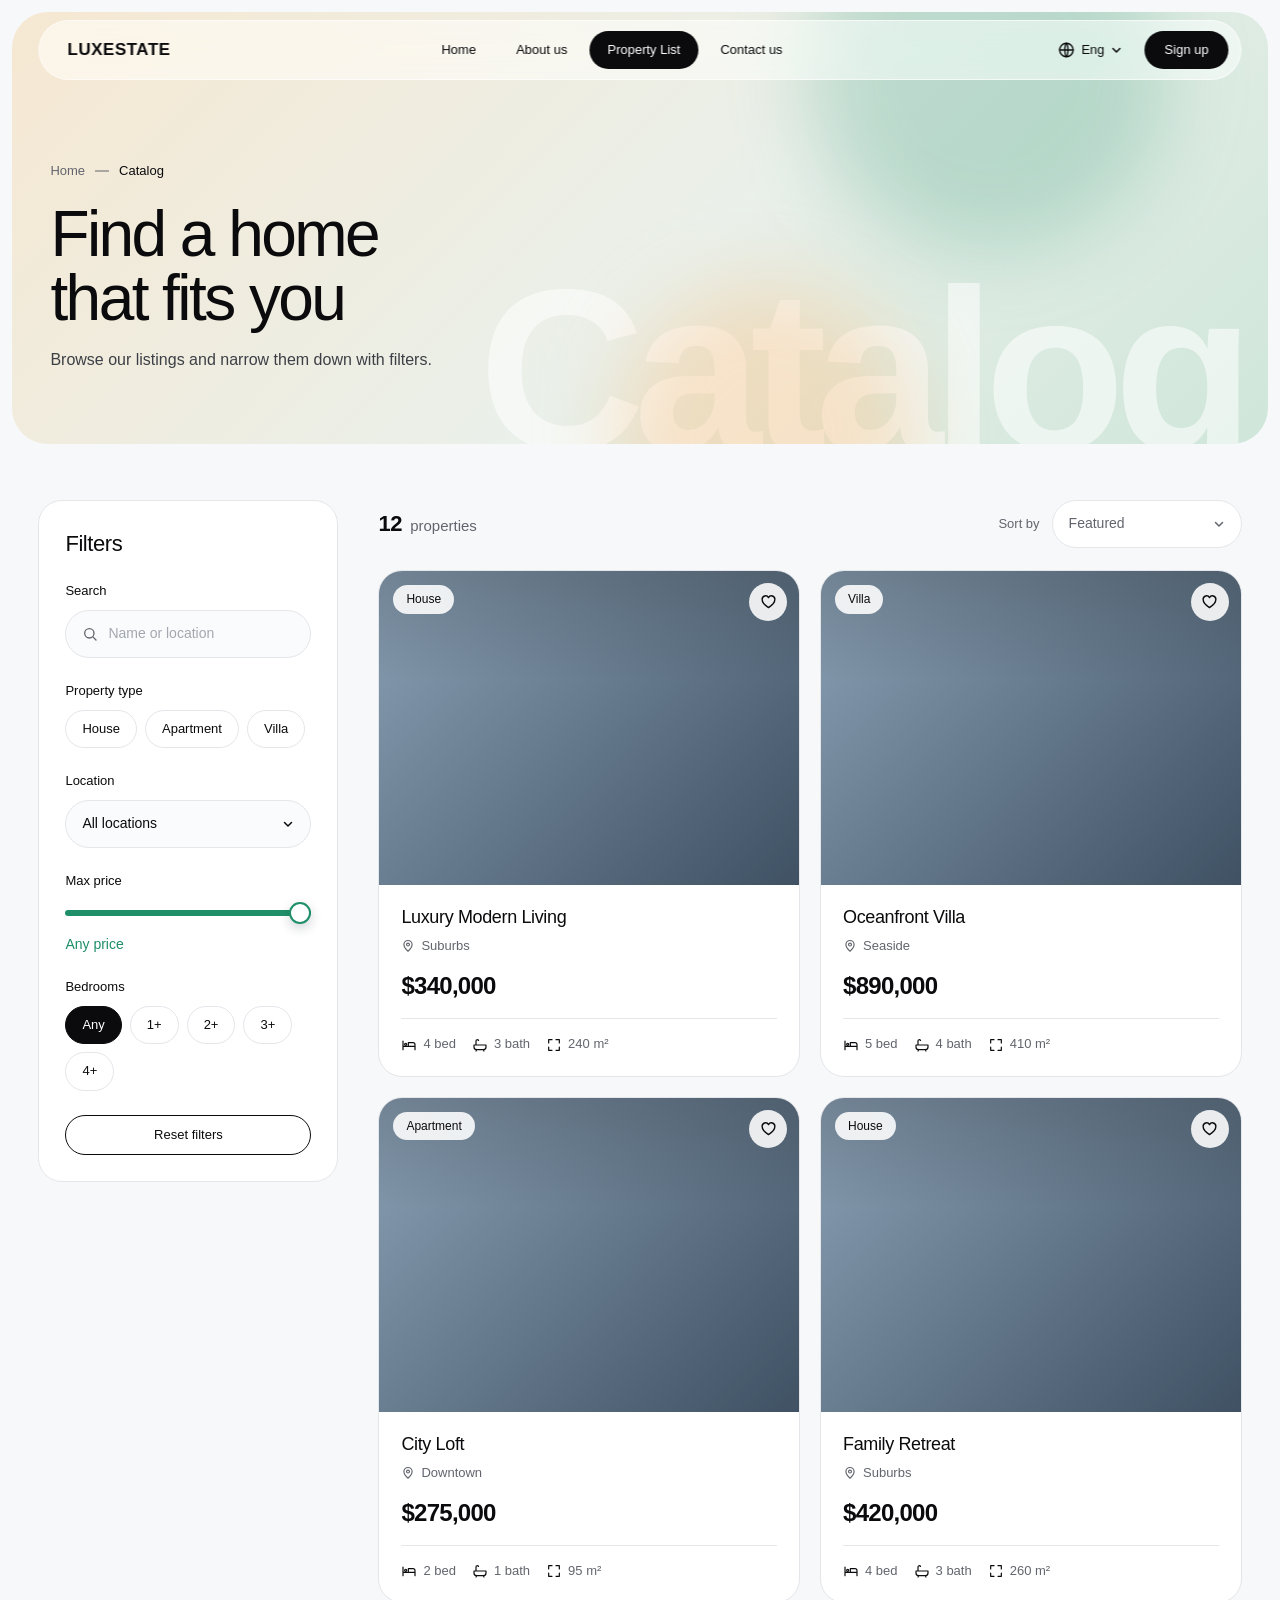
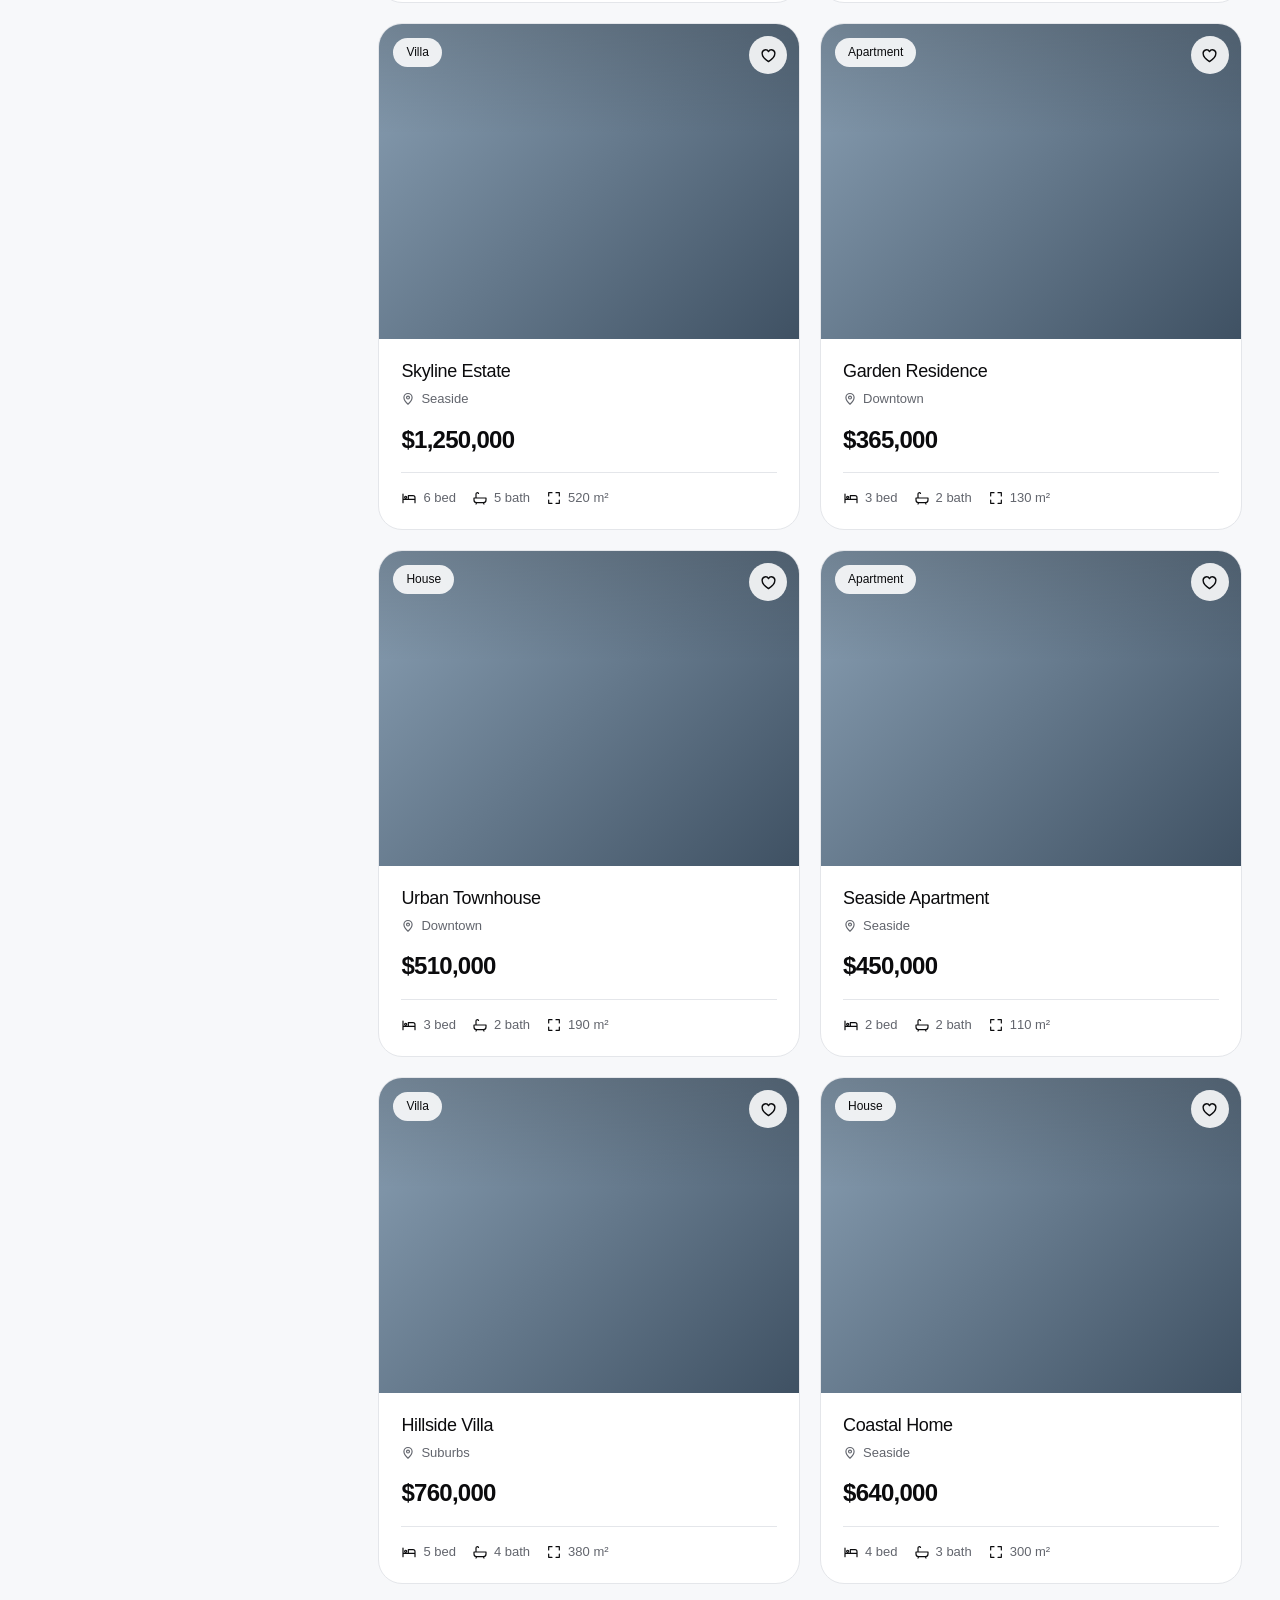
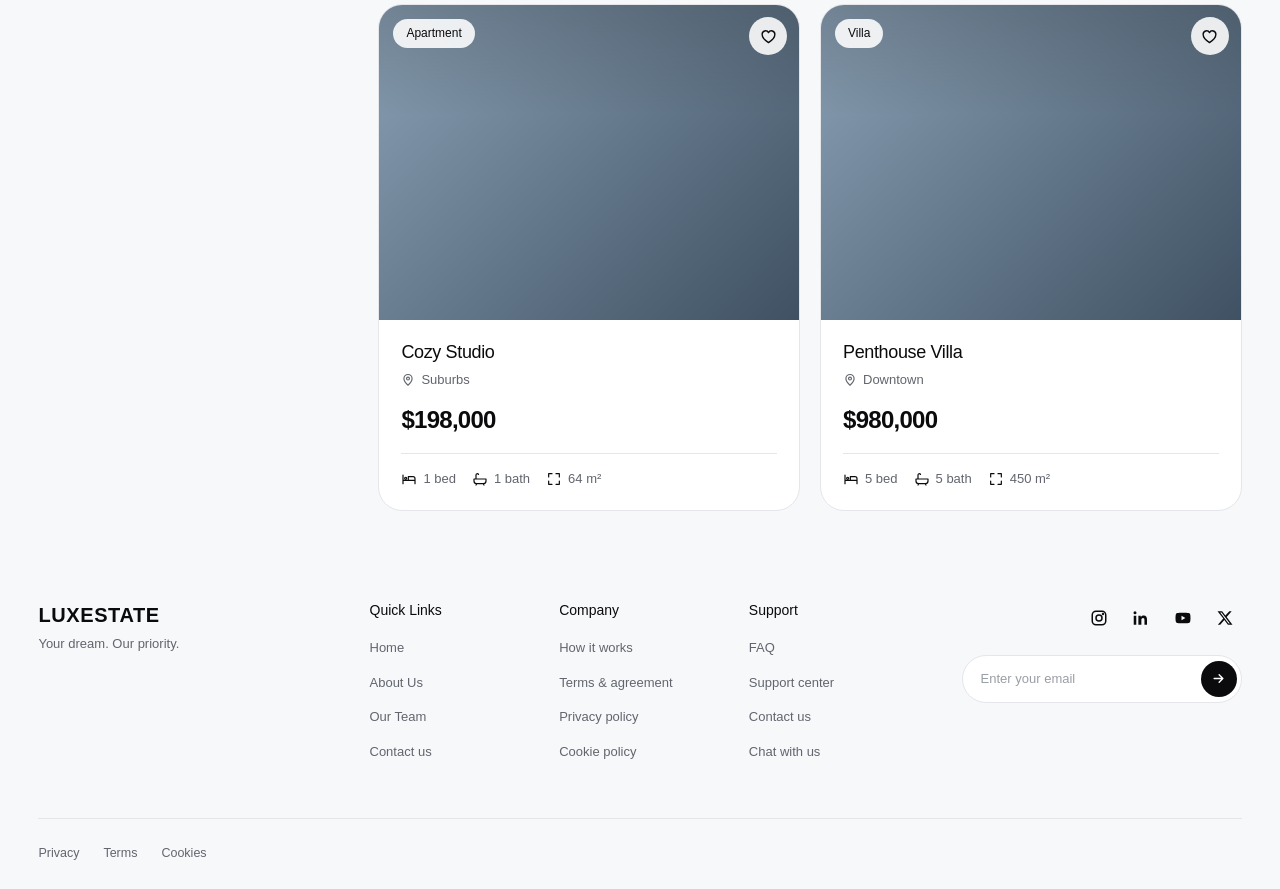
==== commit cf0f9f92: "litl update" ====
--- a/catalog.html
+++ b/catalog.html
@@ -12,7 +12,6 @@
 
     <div class="progress"></div>
 
-    <!-- NAV -->
     <nav class="nav" id="nav">
         <a href="index.html" class="nav__logo">LUXESTATE</a>
         <ul class="nav__menu">
@@ -38,7 +37,6 @@
         </div>
     </nav>
 
-    <!-- PAGE HEAD -->
     <header class="page-head">
         <div class="page-head__mark" data-i18n="cat.mark">Catalog</div>
         <div class="page-head__inner">
@@ -47,13 +45,11 @@
                 <span class="crumbs__sep"></span>
                 <span data-i18n="cat.crumb">Catalog</span>
             </div>
-            <span class="eyebrow" data-i18n="cat.eyebrow">Catalog</span>
             <h1 class="page-head__title" data-i18n-html="cat.title">Find a home<br>that fits you</h1>
             <p class="page-head__text" data-i18n="cat.text">Browse our listings and narrow them down with filters.</p>
         </div>
     </header>
 
-    <!-- CATALOG -->
     <main class="section catalog">
 
         <aside class="filters" id="filters">
--- a/style.css
+++ b/style.css
@@ -1,3 +1,7 @@
+/* ==========================================================
+   LUXESTATE — all visuals live in this file
+   ========================================================== */
+
 :root {
     --bg: #f7f8fa;
     --ink: #0b0b0d;
@@ -6,14 +10,18 @@
     --white: #ffffff;
     --accent: #1f8f6a;
     --accent-soft: rgba(31, 143, 106, .14);
+
     --radius-xl: 36px;
     --radius-lg: 24px;
     --radius-md: 16px;
+
     --container: 1240px;
     --pad: clamp(16px, 3vw, 40px);
     --side: 300px;
     --gap: 40px;
     --ease: cubic-bezier(.2, .7, .2, 1);
+
+    /* photo links (swap freely) */
     --img-hero: url("https://images.unsplash.com/photo-1545324418-cc1a3fa10c00?auto=format&fit=crop&w=2000&q=80");
     --img-house-1: url("https://images.unsplash.com/photo-1564013799919-ab600027ffc6?auto=format&fit=crop&w=900&q=80");
     --img-house-2: url("https://images.unsplash.com/photo-1600596542815-ffad4c1539a9?auto=format&fit=crop&w=900&q=80");
@@ -27,6 +35,7 @@
     --img-cta: url("https://images.unsplash.com/photo-1600607687939-ce8a6c25118c?auto=format&fit=crop&w=2000&q=80");
 }
 
+/* ---------- Reset ---------- */
 *,
 *::before,
 *::after {
@@ -78,6 +87,7 @@
     color: var(--white);
 }
 
+/* ---------- Scroll progress ---------- */
 .progress {
     position: fixed;
     top: 0;
@@ -90,6 +100,7 @@
     transform: scaleX(var(--progress, 0));
 }
 
+/* ---------- Icons (pure CSS masks) ---------- */
 .icon {
     display: inline-block;
     width: 16px;
@@ -137,6 +148,7 @@
     --icon: url("data:image/svg+xml;utf8,<svg xmlns='http://www.w3.org/2000/svg' viewBox='0 0 24 24' fill='none' stroke='black' stroke-width='2' stroke-linecap='round' stroke-linejoin='round'><path d='M22 16.9v3a2 2 0 0 1-2.2 2 19.8 19.8 0 0 1-8.6-3.1 19.5 19.5 0 0 1-6-6A19.8 19.8 0 0 1 2.1 4.2 2 2 0 0 1 4.1 2h3a2 2 0 0 1 2 1.7c.1 1 .4 1.9.7 2.8a2 2 0 0 1-.5 2.1L8.1 9.9a16 16 0 0 0 6 6l1.3-1.3a2 2 0 0 1 2.1-.4c.9.3 1.8.6 2.8.7a2 2 0 0 1 1.7 2z'/></svg>");
 }
 
+/* ---------- Buttons ---------- */
 .btn {
     position: relative;
     display: inline-flex;
@@ -153,6 +165,7 @@
 }
 
 .btn::before {
+    /* shine sweep */
     content: "";
     position: absolute;
     inset: 0;
@@ -214,6 +227,7 @@
     font-size: 15px;
 }
 
+/* ---------- Reveal animation ---------- */
 .reveal {
     opacity: 0;
     transform: translateY(40px) scale(.98);
@@ -232,6 +246,7 @@
     transition-delay: 0s;
 }
 
+/* ---------- Eyebrow / titles ---------- */
 .eyebrow {
     display: inline-flex;
     align-items: center;
@@ -278,6 +293,7 @@
     margin-bottom: 26px;
 }
 
+/* ---------- Layout helpers ---------- */
 .section {
     width: min(var(--container), calc(100% - 2 * var(--pad)));
     margin: 110px auto 0;
@@ -294,6 +310,9 @@
     align-items: center;
 }
 
+/* ==========================================================
+   NAV
+   ========================================================== */
 .nav {
     position: fixed;
     top: 20px;
@@ -474,6 +493,9 @@
     transform: translateY(-6px) rotate(-45deg);
 }
 
+/* ==========================================================
+   HERO
+   ========================================================== */
 .hero {
     position: relative;
     display: flex;
@@ -688,6 +710,9 @@
     }
 }
 
+/* ==========================================================
+   SEARCH BAR
+   ========================================================== */
 .search {
     position: relative;
     z-index: 5;
@@ -773,6 +798,9 @@
     transform: rotate(180deg);
 }
 
+/* ==========================================================
+   PROPERTIES
+   ========================================================== */
 .split__side {
     position: sticky;
     top: 110px;
@@ -935,6 +963,9 @@
     transform: rotate(-45deg) scale(1.1);
 }
 
+/* ==========================================================
+   WHY US
+   ========================================================== */
 .section-head {
     text-align: center;
     margin-bottom: 48px;
@@ -968,6 +999,7 @@
 }
 
 .feature::after {
+    /* glow on hover */
     content: "";
     position: absolute;
     right: -60px;
@@ -1044,6 +1076,9 @@
     color: var(--muted);
 }
 
+/* ==========================================================
+   AGENTS
+   ========================================================== */
 .agents__controls {
     display: flex;
     gap: 12px;
@@ -1213,6 +1248,9 @@
     }
 }
 
+/* ==========================================================
+   CTA
+   ========================================================== */
 .cta {
     position: relative;
     display: flex;
@@ -1275,6 +1313,9 @@
     margin-bottom: 24px;
 }
 
+/* ==========================================================
+   FOOTER
+   ========================================================== */
 .footer {
     width: min(var(--container), calc(100% - 2 * var(--pad)));
     margin: 90px auto 0;
@@ -1439,6 +1480,9 @@
     color: var(--ink);
 }
 
+/* ==========================================================
+   EXTRA ICONS (catalog)
+   ========================================================== */
 .icon--search {
     --icon: url("data:image/svg+xml;utf8,<svg xmlns='http://www.w3.org/2000/svg' viewBox='0 0 24 24' fill='none' stroke='black' stroke-width='2' stroke-linecap='round' stroke-linejoin='round'><circle cx='11' cy='11' r='7'/><path d='M21 21l-4.3-4.3'/></svg>");
 }
@@ -1471,6 +1515,9 @@
     --icon: url("data:image/svg+xml;utf8,<svg xmlns='http://www.w3.org/2000/svg' viewBox='0 0 24 24' fill='black' stroke='black' stroke-width='2' stroke-linecap='round' stroke-linejoin='round'><path d='M12 20.500S3 15 3 8.800A4.800 4.800 0 0 1 12 6.500a4.800 4.800 0 0 1 9 2.300C21 15 12 20.500 12 20.500z'/></svg>");
 }
 
+/* ==========================================================
+   CATALOG PAGE
+   ========================================================== */
 .page-head {
     position: relative;
     margin: 12px 12px 0;
@@ -1588,6 +1635,7 @@
     margin-top: 56px;
 }
 
+/* ---- filters ---- */
 .filters {
     position: sticky;
     top: 96px;
@@ -1726,6 +1774,7 @@
     width: 100%;
 }
 
+/* ---- results bar ---- */
 .results__bar {
     display: flex;
     align-items: center;
@@ -1771,6 +1820,7 @@
     display: none;
 }
 
+/* ---- cards ---- */
 .listing {
     display: grid;
     grid-template-columns: repeat(3, 1fr);
@@ -1945,6 +1995,7 @@
     color: var(--accent);
 }
 
+/* ---- empty state ---- */
 .empty {
     grid-column: 1 / -1;
     padding: 90px 24px;
@@ -1982,6 +2033,7 @@
     font-size: 15px;
 }
 
+/* ---- photos for catalog cards ---- */
 .img-1 {
     background-image: var(--img-house-1);
 }
@@ -2030,6 +2082,9 @@
     background-image: url("https://images.unsplash.com/photo-1570129477492-45c003edd2be?auto=format&fit=crop&w=900&q=80");
 }
 
+/* ==========================================================
+   RESPONSIVE
+   ========================================================== */
 @media (max-width: 1280px) {
     .listing {
         grid-template-columns: repeat(2, 1fr);
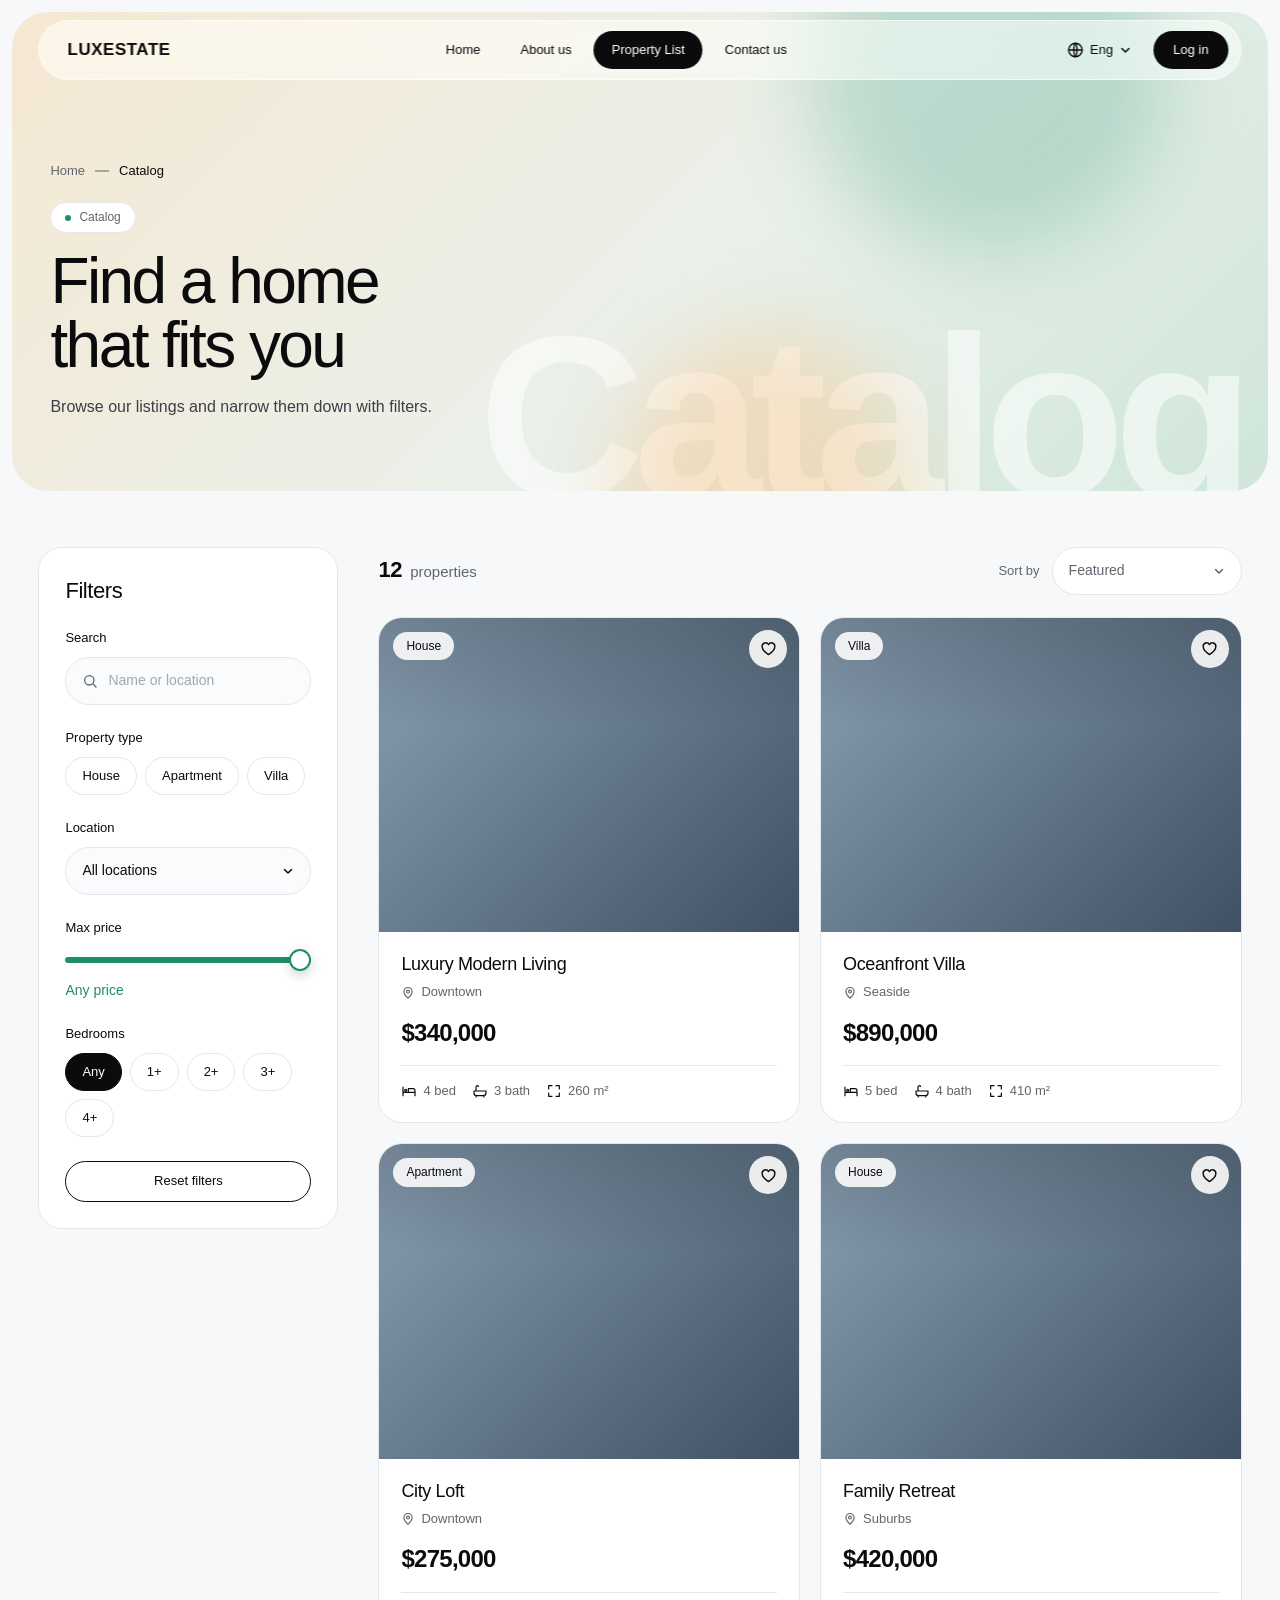
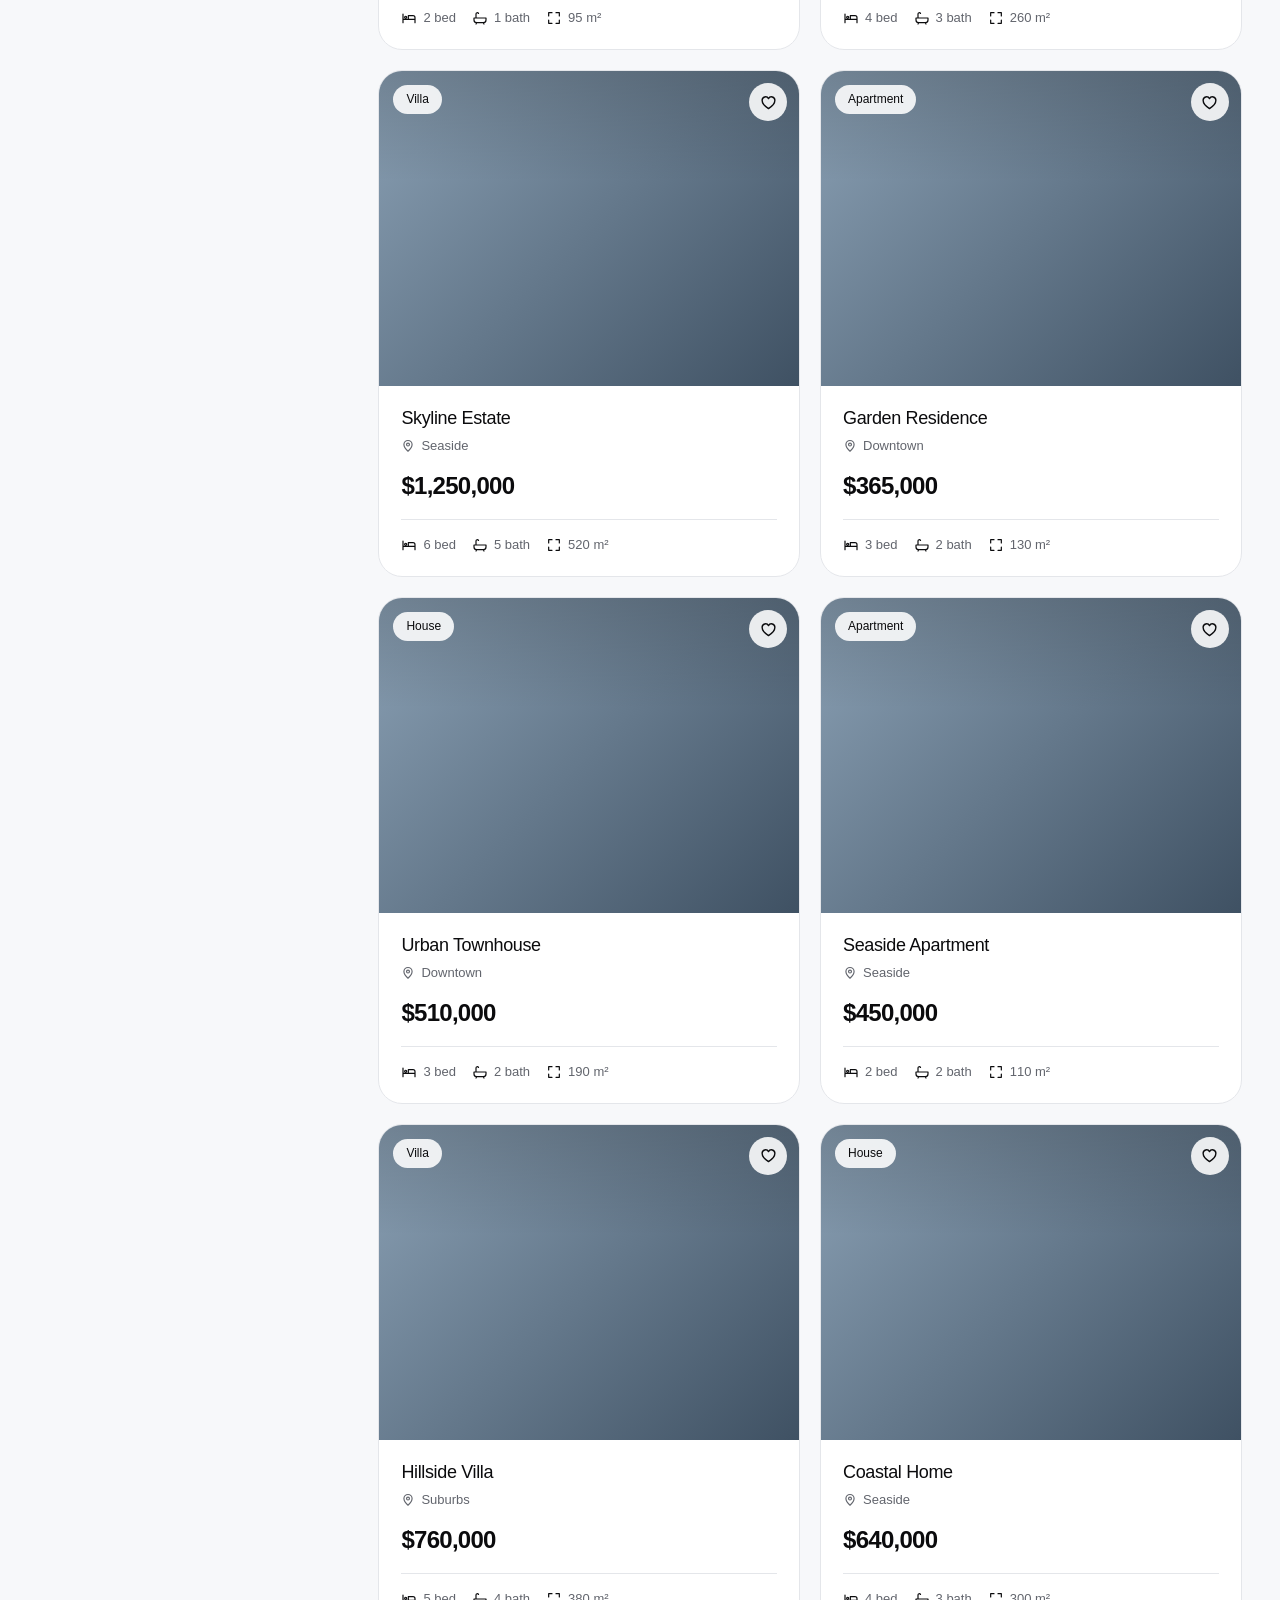
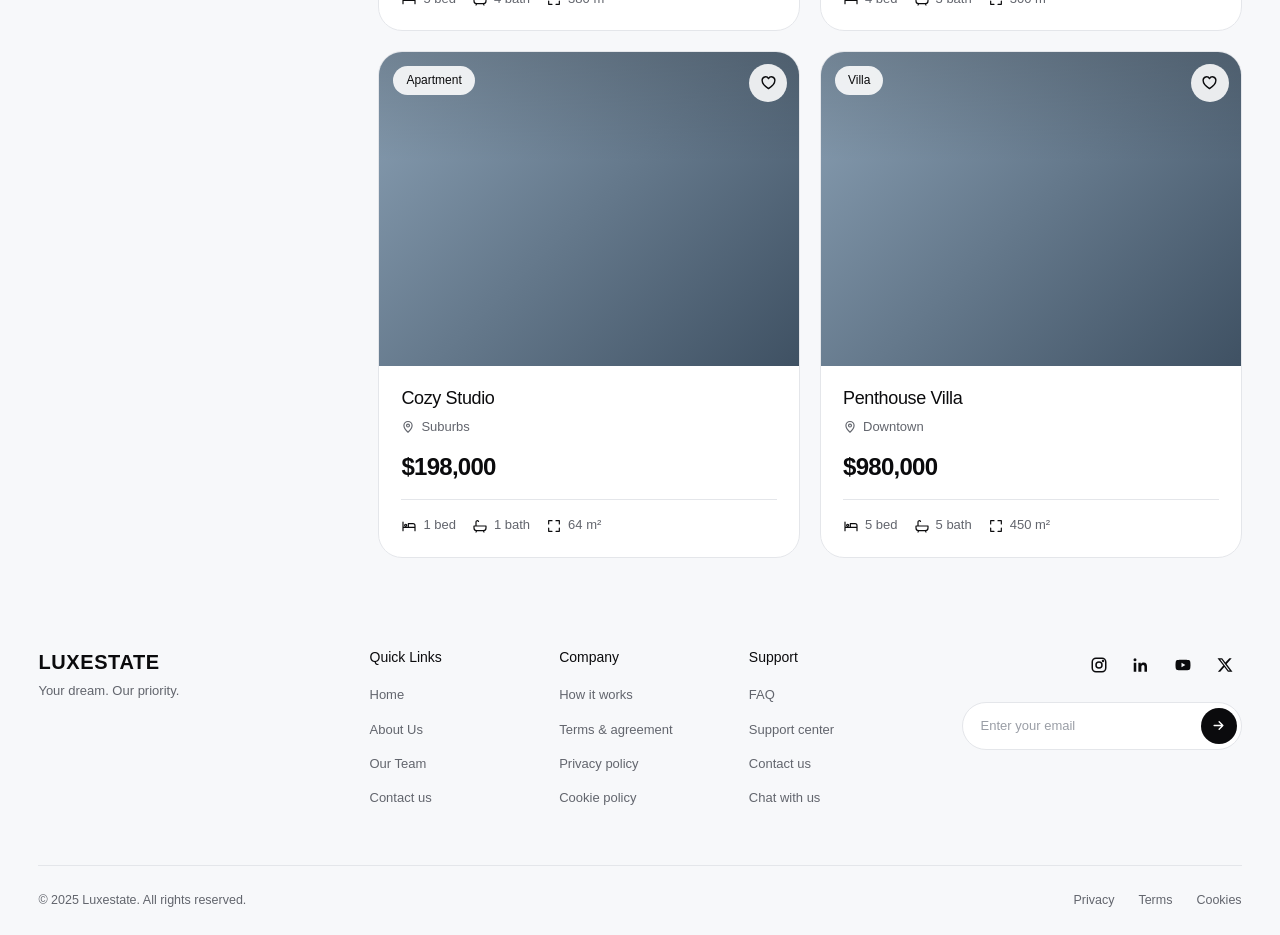
==== commit 9ec3d4c1: "Big Update" ====
--- a/catalog.html
+++ b/catalog.html
@@ -1,207 +1,207 @@
 <!DOCTYPE html>
 <html lang="en">
-
 <head>
-    <meta charset="UTF-8">
-    <meta name="viewport" content="width=device-width, initial-scale=1.0">
-    <title data-i18n="title.catalog">Property Catalog — LUXESTATE</title>
-    <link rel="stylesheet" href="style.css">
+  <meta charset="UTF-8">
+  <meta name="viewport" content="width=device-width, initial-scale=1.0">
+  <title data-i18n="title.catalog">Property Catalog — LUXESTATE</title>
+  <link rel="stylesheet" href="style.css">
 </head>
-
 <body>
 
-    <div class="progress"></div>
-
-    <nav class="nav" id="nav">
-        <a href="index.html" class="nav__logo">LUXESTATE</a>
-        <ul class="nav__menu">
-            <li><a href="index.html" class="nav__link" data-i18n="nav.home">Home</a></li>
-            <li><a href="index.html#why" class="nav__link" data-i18n="nav.about">About us</a></li>
-            <li><a href="catalog.html" class="nav__link nav__link--active" data-i18n="nav.list">Property List</a></li>
-            <li><a href="#contact" class="nav__link" data-i18n="nav.contact">Contact us</a></li>
-        </ul>
-        <div class="nav__right">
-            <div class="lang" id="lang">
-                <button class="lang__btn" type="button" aria-haspopup="true">
-                    <span class="icon icon--globe"></span>
-                    <span data-i18n="lang.short">Eng</span>
-                    <span class="icon icon--chevron"></span>
-                </button>
-                <ul class="lang__menu">
-                    <li><button type="button" data-lang="en">English</button></li>
-                    <li><button type="button" data-lang="de">Deutsch</button></li>
-                </ul>
-            </div>
-            <a href="#" class="btn btn--dark btn--sm" data-i18n="nav.signup">Sign up</a>
-            <button class="nav__burger" id="burger" type="button" aria-label="Menu"><span></span></button>
-        </div>
-    </nav>
-
-    <header class="page-head">
-        <div class="page-head__mark" data-i18n="cat.mark">Catalog</div>
-        <div class="page-head__inner">
-            <div class="crumbs">
-                <a href="index.html" data-i18n="nav.home">Home</a>
-                <span class="crumbs__sep"></span>
-                <span data-i18n="cat.crumb">Catalog</span>
-            </div>
-            <h1 class="page-head__title" data-i18n-html="cat.title">Find a home<br>that fits you</h1>
-            <p class="page-head__text" data-i18n="cat.text">Browse our listings and narrow them down with filters.</p>
-        </div>
-    </header>
-
-    <main class="section catalog">
-
-        <aside class="filters" id="filters">
-            <div class="filters__head">
-                <h2 data-i18n="filt.title">Filters</h2>
-            </div>
-
-            <div class="filters__group">
-                <label class="filters__label" for="q" data-i18n="filt.search">Search</label>
-                <span class="input">
-                    <span class="icon icon--search"></span>
-                    <input id="q" type="text" autocomplete="off" placeholder="Name or location"
-                        data-i18n-placeholder="filt.search.ph">
-                </span>
-            </div>
-
-            <div class="filters__group">
-                <span class="filters__label" data-i18n="filt.type">Property type</span>
-                <div class="pills" id="types">
-                    <button type="button" class="pill" data-type="house" data-i18n="type.house">House</button>
-                    <button type="button" class="pill" data-type="apartment"
-                        data-i18n="type.apartment">Apartment</button>
-                    <button type="button" class="pill" data-type="villa" data-i18n="type.villa">Villa</button>
-                </div>
-            </div>
-
-            <div class="filters__group">
-                <label class="filters__label" for="loc" data-i18n="filt.loc">Location</label>
-                <span class="field__box field__box--full">
-                    <select id="loc">
-                        <option value="" data-i18n="loc.any">All locations</option>
-                        <option value="downtown" data-i18n="loc.downtown">Downtown</option>
-                        <option value="suburbs" data-i18n="loc.suburbs">Suburbs</option>
-                        <option value="seaside" data-i18n="loc.seaside">Seaside</option>
-                    </select>
-                    <span class="icon icon--chevron"></span>
-                </span>
-            </div>
-
-            <div class="filters__group">
-                <label class="filters__label" for="price" data-i18n="filt.price">Max price</label>
-                <input id="price" class="range" type="range" min="100000" max="1500000" step="50000" value="1500000">
-                <div class="range__value" id="priceLabel">Any price</div>
-            </div>
-
-            <div class="filters__group">
-                <span class="filters__label" data-i18n="filt.beds">Bedrooms</span>
-                <div class="pills" id="beds">
-                    <button type="button" class="pill is-active" data-beds="0" data-i18n="beds.any">Any</button>
-                    <button type="button" class="pill" data-beds="1">1+</button>
-                    <button type="button" class="pill" data-beds="2">2+</button>
-                    <button type="button" class="pill" data-beds="3">3+</button>
-                    <button type="button" class="pill" data-beds="4">4+</button>
-                </div>
-            </div>
-
-            <button type="button" class="btn btn--outline btn--sm filters__reset" id="reset"
-                data-i18n="filt.reset">Reset filters</button>
-        </aside>
-
-        <section class="results">
-            <div class="results__bar">
-                <div class="results__left">
-                    <button type="button" class="btn btn--dark btn--sm filters-toggle" id="filtersToggle">
-                        <span data-i18n="filt.toggle">Filters</span>
-                    </button>
-                    <p class="results__count" id="count"></p>
-                </div>
-                <label class="sort">
-                    <span data-i18n="sort.label">Sort by</span>
-                    <span class="field__box">
-                        <select id="sort">
-                            <option value="featured" data-i18n="sort.featured">Featured</option>
-                            <option value="priceAsc" data-i18n="sort.priceAsc">Price: low to high</option>
-                            <option value="priceDesc" data-i18n="sort.priceDesc">Price: high to low</option>
-                            <option value="area" data-i18n="sort.area">Largest area</option>
-                        </select>
-                        <span class="icon icon--chevron"></span>
-                    </span>
-                </label>
-            </div>
-
-            <div class="listing" id="listing"></div>
-        </section>
-
-    </main>
-
-    <!-- FOOTER -->
-    <footer class="footer" id="contact">
-        <div class="footer__top">
-            <div class="footer__brand">
-                <div class="footer__logo">LUXESTATE</div>
-                <p data-i18n="footer.tagline">Your dream. Our priority.</p>
-            </div>
-
-            <div class="footer__col">
-                <h4 data-i18n="footer.quick">Quick Links</h4>
-                <ul>
-                    <li><a href="index.html" data-i18n="nav.home">Home</a></li>
-                    <li><a href="index.html#why" data-i18n="footer.about">About Us</a></li>
-                    <li><a href="index.html#team" data-i18n="footer.team">Our Team</a></li>
-                    <li><a href="#contact" data-i18n="nav.contact">Contact us</a></li>
-                </ul>
-            </div>
-
-            <div class="footer__col">
-                <h4 data-i18n="footer.company">Company</h4>
-                <ul>
-                    <li><a href="#" data-i18n="footer.how">How it works</a></li>
-                    <li><a href="#" data-i18n="footer.terms">Terms &amp; agreement</a></li>
-                    <li><a href="#" data-i18n="footer.privacy">Privacy policy</a></li>
-                    <li><a href="#" data-i18n="footer.cookie">Cookie policy</a></li>
-                </ul>
-            </div>
-
-            <div class="footer__col">
-                <h4 data-i18n="footer.support">Support</h4>
-                <ul>
-                    <li><a href="#" data-i18n="footer.faq">FAQ</a></li>
-                    <li><a href="#" data-i18n="footer.center">Support center</a></li>
-                    <li><a href="#contact" data-i18n="nav.contact">Contact us</a></li>
-                    <li><a href="#" data-i18n="footer.chat">Chat with us</a></li>
-                </ul>
-            </div>
-
-            <div class="footer__subscribe">
-                <div class="socials">
-                    <a href="#" class="social social--instagram" aria-label="Instagram"></a>
-                    <a href="#" class="social social--linkedin" aria-label="LinkedIn"></a>
-                    <a href="#" class="social social--youtube" aria-label="YouTube"></a>
-                    <a href="#" class="social social--x" aria-label="X"></a>
-                </div>
-                <form class="subscribe" onsubmit="return false;">
-                    <input type="email" placeholder="Enter your email" data-i18n-placeholder="footer.email">
-                    <button type="submit" class="subscribe__btn" aria-label="Subscribe"><span
-                            class="icon icon--arrow"></span></button>
-                </form>
-            </div>
-        </div>
-
-        <div class="footer__bottom">
-            <div class="footer__legal">
-                <a href="#" data-i18n="footer.l.privacy">Privacy</a>
-                <a href="#" data-i18n="footer.l.terms">Terms</a>
-                <a href="#" data-i18n="footer.l.cookies">Cookies</a>
-            </div>
-        </div>
-    </footer>
-
-    <script src="i18n.js"></script>
-    <script src="common.js"></script>
-    <script src="catalog.js"></script>
+  <div class="progress"></div>
+
+  <!-- NAV -->
+  <nav class="nav" id="nav">
+    <a href="index.html" class="nav__logo">LUXESTATE</a>
+    <ul class="nav__menu">
+      <li><a href="index.html" class="nav__link" data-i18n="nav.home">Home</a></li>
+      <li><a href="index.html#why" class="nav__link" data-i18n="nav.about">About us</a></li>
+      <li><a href="catalog.html" class="nav__link nav__link--active" data-i18n="nav.list">Property List</a></li>
+      <li><a href="#contact" class="nav__link" data-i18n="nav.contact">Contact us</a></li>
+    </ul>
+    <div class="nav__right">
+      <div class="lang" id="lang">
+        <button class="lang__btn" type="button" aria-haspopup="true">
+          <span class="icon icon--globe"></span>
+          <span data-i18n="lang.short">Eng</span>
+          <span class="icon icon--chevron"></span>
+        </button>
+        <ul class="lang__menu">
+          <li><button type="button" data-lang="en">English</button></li>
+          <li><button type="button" data-lang="de">Deutsch</button></li>
+        </ul>
+      </div>
+      <a href="#" class="btn btn--dark btn--sm" data-i18n="nav.signup">Log in</a>
+      <button class="nav__burger" id="burger" type="button" aria-label="Menu"><span></span></button>
+    </div>
+  </nav>
+
+  <!-- PAGE HEAD -->
+  <header class="page-head">
+    <div class="page-head__mark" data-i18n="cat.mark">Catalog</div>
+    <div class="page-head__inner">
+      <div class="crumbs">
+        <a href="index.html" data-i18n="nav.home">Home</a>
+        <span class="crumbs__sep"></span>
+        <span data-i18n="cat.crumb">Catalog</span>
+      </div>
+      <span class="eyebrow" data-i18n="cat.eyebrow">Catalog</span>
+      <h1 class="page-head__title" data-i18n-html="cat.title">Find a home<br>that fits you</h1>
+      <p class="page-head__text" data-i18n="cat.text">Browse our listings and narrow them down with filters.</p>
+    </div>
+  </header>
+
+  <!-- CATALOG -->
+  <main class="section catalog">
+
+    <aside class="filters" id="filters">
+      <div class="filters__head">
+        <h2 data-i18n="filt.title">Filters</h2>
+      </div>
+
+      <div class="filters__group">
+        <label class="filters__label" for="q" data-i18n="filt.search">Search</label>
+        <span class="input">
+          <span class="icon icon--search"></span>
+          <input id="q" type="text" autocomplete="off" placeholder="Name or location" data-i18n-placeholder="filt.search.ph">
+        </span>
+      </div>
+
+      <div class="filters__group">
+        <span class="filters__label" data-i18n="filt.type">Property type</span>
+        <div class="pills" id="types">
+          <button type="button" class="pill" data-type="house" data-i18n="type.house">House</button>
+          <button type="button" class="pill" data-type="apartment" data-i18n="type.apartment">Apartment</button>
+          <button type="button" class="pill" data-type="villa" data-i18n="type.villa">Villa</button>
+        </div>
+      </div>
+
+      <div class="filters__group">
+        <label class="filters__label" for="loc" data-i18n="filt.loc">Location</label>
+        <span class="field__box field__box--full">
+          <select id="loc">
+            <option value="" data-i18n="loc.any">All locations</option>
+            <option value="downtown" data-i18n="loc.downtown">Downtown</option>
+            <option value="suburbs" data-i18n="loc.suburbs">Suburbs</option>
+            <option value="seaside" data-i18n="loc.seaside">Seaside</option>
+          </select>
+          <span class="icon icon--chevron"></span>
+        </span>
+      </div>
+
+      <div class="filters__group">
+        <label class="filters__label" for="price" data-i18n="filt.price">Max price</label>
+        <input id="price" class="range" type="range" min="100000" max="1500000" step="50000" value="1500000">
+        <div class="range__value" id="priceLabel">Any price</div>
+      </div>
+
+      <div class="filters__group">
+        <span class="filters__label" data-i18n="filt.beds">Bedrooms</span>
+        <div class="pills" id="beds">
+          <button type="button" class="pill is-active" data-beds="0" data-i18n="beds.any">Any</button>
+          <button type="button" class="pill" data-beds="1">1+</button>
+          <button type="button" class="pill" data-beds="2">2+</button>
+          <button type="button" class="pill" data-beds="3">3+</button>
+          <button type="button" class="pill" data-beds="4">4+</button>
+        </div>
+      </div>
+
+      <button type="button" class="btn btn--outline btn--sm filters__reset" id="reset" data-i18n="filt.reset">Reset filters</button>
+    </aside>
+
+    <section class="results">
+      <div class="results__bar">
+        <div class="results__left">
+          <button type="button" class="btn btn--dark btn--sm filters-toggle" id="filtersToggle">
+            <span data-i18n="filt.toggle">Filters</span>
+          </button>
+          <p class="results__count" id="count"></p>
+        </div>
+        <label class="sort">
+          <span data-i18n="sort.label">Sort by</span>
+          <span class="field__box">
+            <select id="sort">
+              <option value="featured" data-i18n="sort.featured">Featured</option>
+              <option value="priceAsc" data-i18n="sort.priceAsc">Price: low to high</option>
+              <option value="priceDesc" data-i18n="sort.priceDesc">Price: high to low</option>
+              <option value="area" data-i18n="sort.area">Largest area</option>
+            </select>
+            <span class="icon icon--chevron"></span>
+          </span>
+        </label>
+      </div>
+
+      <div class="listing" id="listing"></div>
+    </section>
+
+  </main>
+
+  <!-- FOOTER -->
+  <footer class="footer" id="contact">
+    <div class="footer__top">
+      <div class="footer__brand">
+        <div class="footer__logo">LUXESTATE</div>
+        <p data-i18n="footer.tagline">Your dream. Our priority.</p>
+      </div>
+
+      <div class="footer__col">
+        <h4 data-i18n="footer.quick">Quick Links</h4>
+        <ul>
+          <li><a href="index.html" data-i18n="nav.home">Home</a></li>
+          <li><a href="index.html#why" data-i18n="footer.about">About Us</a></li>
+          <li><a href="index.html#team" data-i18n="footer.team">Our Team</a></li>
+          <li><a href="#contact" data-i18n="nav.contact">Contact us</a></li>
+        </ul>
+      </div>
+
+      <div class="footer__col">
+        <h4 data-i18n="footer.company">Company</h4>
+        <ul>
+          <li><a href="#" data-i18n="footer.how">How it works</a></li>
+          <li><a href="#" data-i18n="footer.terms">Terms &amp; agreement</a></li>
+          <li><a href="#" data-i18n="footer.privacy">Privacy policy</a></li>
+          <li><a href="#" data-i18n="footer.cookie">Cookie policy</a></li>
+        </ul>
+      </div>
+
+      <div class="footer__col">
+        <h4 data-i18n="footer.support">Support</h4>
+        <ul>
+          <li><a href="#" data-i18n="footer.faq">FAQ</a></li>
+          <li><a href="#" data-i18n="footer.center">Support center</a></li>
+          <li><a href="#contact" data-i18n="nav.contact">Contact us</a></li>
+          <li><a href="#" data-i18n="footer.chat">Chat with us</a></li>
+        </ul>
+      </div>
+
+      <div class="footer__subscribe">
+        <div class="socials">
+          <a href="#" class="social social--instagram" aria-label="Instagram"></a>
+          <a href="#" class="social social--linkedin" aria-label="LinkedIn"></a>
+          <a href="#" class="social social--youtube" aria-label="YouTube"></a>
+          <a href="#" class="social social--x" aria-label="X"></a>
+        </div>
+        <form class="subscribe" onsubmit="return false;">
+          <input type="email" placeholder="Enter your email" data-i18n-placeholder="footer.email">
+          <button type="submit" class="subscribe__btn" aria-label="Subscribe"><span class="icon icon--arrow"></span></button>
+        </form>
+      </div>
+    </div>
+
+    <div class="footer__bottom">
+      <p data-i18n="footer.rights">© 2025 Luxestate. All rights reserved.</p>
+      <div class="footer__legal">
+        <a href="#" data-i18n="footer.l.privacy">Privacy</a>
+        <a href="#" data-i18n="footer.l.terms">Terms</a>
+        <a href="#" data-i18n="footer.l.cookies">Cookies</a>
+      </div>
+    </div>
+  </footer>
+
+  <script src="data.js"></script>
+  <script src="i18n.js"></script>
+  <script src="common.js"></script>
+  <script src="auth.js"></script>
+  <script src="catalog.js"></script>
 </body>
-
 </html>
--- a/style.css
+++ b/style.css
@@ -2271,6 +2271,2067 @@
     }
 }
 
+/* ==========================================================
+   PROPERTY PAGE — extra icons
+   ========================================================== */
+.icon--share {
+    --icon: url("data:image/svg+xml;utf8,<svg xmlns='http://www.w3.org/2000/svg' viewBox='0 0 24 24' fill='none' stroke='black' stroke-width='2' stroke-linecap='round' stroke-linejoin='round'><path d='M12 3v12M7 8l5-5 5 5M5 13v6a2 2 0 0 0 2 2h10a2 2 0 0 0 2-2v-6'/></svg>");
+}
+
+.icon--camera {
+    --icon: url("data:image/svg+xml;utf8,<svg xmlns='http://www.w3.org/2000/svg' viewBox='0 0 24 24' fill='none' stroke='black' stroke-width='1.8' stroke-linecap='round' stroke-linejoin='round'><path d='M4 8h3l1.500-2h7L17 8h3a1 1 0 0 1 1 1v9a1 1 0 0 1-1 1H4a1 1 0 0 1-1-1V9a1 1 0 0 1 1-1z'/><circle cx='12' cy='13' r='3.500'/></svg>");
+}
+
+.icon--chat {
+    --icon: url("data:image/svg+xml;utf8,<svg xmlns='http://www.w3.org/2000/svg' viewBox='0 0 24 24' fill='none' stroke='black' stroke-width='2' stroke-linecap='round' stroke-linejoin='round'><path d='M21 12a8 8 0 0 1-11.600 7.100L4 20.500l1.400-4.600A8 8 0 1 1 21 12z'/></svg>");
+}
+
+.icon--close {
+    --icon: url("data:image/svg+xml;utf8,<svg xmlns='http://www.w3.org/2000/svg' viewBox='0 0 24 24' fill='none' stroke='black' stroke-width='2.2' stroke-linecap='round' stroke-linejoin='round'><path d='M6 6l12 12M18 6L6 18'/></svg>");
+}
+
+.icon--check {
+    width: 28px;
+    height: 28px;
+    --icon: url("data:image/svg+xml;utf8,<svg xmlns='http://www.w3.org/2000/svg' viewBox='0 0 24 24' fill='none' stroke='black' stroke-width='2.6' stroke-linecap='round' stroke-linejoin='round'><path d='M5 12.500l4.500 4.500L19 7.500'/></svg>");
+}
+
+/* filled heart for any "saved" button */
+.round-btn.is-on .icon--heart,
+.btn.is-on .icon--heart {
+    --icon: url("data:image/svg+xml;utf8,<svg xmlns='http://www.w3.org/2000/svg' viewBox='0 0 24 24' fill='black' stroke='black' stroke-width='2' stroke-linecap='round' stroke-linejoin='round'><path d='M12 20.500S3 15 3 8.800A4.800 4.800 0 0 1 12 6.500a4.800 4.800 0 0 1 9 2.300C21 15 12 20.500 12 20.500z'/></svg>");
+}
+
+/* ---------- catalog card: whole card is a link ---------- */
+.pcard {
+    position: relative;
+}
+
+.pcard__link {
+    transition: color .25s ease;
+}
+
+.pcard__link::after {
+    content: "";
+    position: absolute;
+    inset: 0;
+    z-index: 1;
+}
+
+.pcard:hover .pcard__link {
+    color: var(--accent);
+}
+
+/* ==========================================================
+   PROPERTY PAGE
+   ========================================================== */
+.detail {
+    position: relative;
+    width: min(var(--container), calc(100% - 2 * var(--pad)));
+    margin: 0 auto;
+    padding-top: 104px;
+}
+
+.detail::before {
+    /* soft gradient band behind the nav */
+    content: "";
+    position: absolute;
+    z-index: -1;
+    top: 0;
+    left: 50%;
+    width: calc(100vw - 24px);
+    height: 84px;
+    transform: translateX(-50%);
+    border-radius: 0 0 var(--radius-xl) var(--radius-xl);
+    background: linear-gradient(100deg, #f6e8d2 0%, #f1f3ee 45%, #cfe6da 100%);
+}
+
+.detail__top {
+    display: grid;
+    grid-template-columns: 1.78fr 1fr;
+    gap: 28px;
+    align-items: stretch;
+}
+
+.gallery,
+.info,
+.tabs-card,
+.agent-card {
+    animation: fadeUp .9s var(--ease) both;
+}
+
+.info {
+    animation-delay: .1s;
+}
+
+.tabs-card {
+    animation-delay: .2s;
+}
+
+.agent-card {
+    animation-delay: .3s;
+}
+
+/* ---- gallery ---- */
+.gallery {
+    position: relative;
+    min-height: 440px;
+    aspect-ratio: 16 / 9.2;
+    border-radius: 28px;
+    overflow: hidden;
+    background: linear-gradient(135deg, #8aa0b4, #3f5163);
+    isolation: isolate;
+}
+
+.gallery::after {
+    content: "";
+    position: absolute;
+    inset: 0;
+    z-index: 2;
+    pointer-events: none;
+    background:
+        linear-gradient(180deg, rgba(0, 0, 0, .22) 0%, rgba(0, 0, 0, 0) 26%),
+        linear-gradient(0deg, rgba(0, 0, 0, .3) 0%, rgba(0, 0, 0, 0) 28%);
+}
+
+.gallery__img {
+    position: absolute;
+    inset: 0;
+    background-size: cover;
+    background-position: center;
+    background-repeat: no-repeat;
+    transition: transform 1.6s var(--ease);
+}
+
+.gallery:hover .gallery__img {
+    transform: scale(1.035);
+}
+
+.gallery__img--in {
+    animation: fadeIn .75s ease both;
+}
+
+.pill-btn {
+    display: inline-flex;
+    align-items: center;
+    gap: 10px;
+    padding: 12px 20px;
+    border-radius: 999px;
+    background: rgba(255, 255, 255, .92);
+    backdrop-filter: blur(10px);
+    -webkit-backdrop-filter: blur(10px);
+    font-size: 14px;
+    font-weight: 500;
+    transition: transform .3s var(--ease), background-color .3s ease, color .3s ease;
+}
+
+.pill-btn:hover {
+    background: var(--ink);
+    color: var(--white);
+    transform: translateX(-3px);
+}
+
+.pill-btn:hover .icon--flip {
+    transform: scaleX(-1) translateX(3px);
+}
+
+.gallery__back {
+    position: absolute;
+    z-index: 3;
+    top: 24px;
+    left: 24px;
+}
+
+.gallery__actions {
+    position: absolute;
+    z-index: 3;
+    top: 24px;
+    right: 24px;
+    display: flex;
+    gap: 12px;
+}
+
+.round-btn {
+    display: grid;
+    place-items: center;
+    width: 46px;
+    height: 46px;
+    border-radius: 50%;
+    background: rgba(255, 255, 255, .92);
+    backdrop-filter: blur(10px);
+    -webkit-backdrop-filter: blur(10px);
+    transition: transform .3s var(--ease), background-color .3s ease, color .3s ease, border-color .3s ease;
+}
+
+.round-btn:hover {
+    transform: scale(1.1);
+    background: var(--accent);
+    color: var(--white);
+}
+
+.round-btn:active {
+    transform: scale(.92);
+}
+
+.round-btn.is-on {
+    background: var(--accent);
+    color: var(--white);
+}
+
+.round-btn.is-on .icon--heart {
+    animation: pop .45s var(--ease);
+}
+
+.round-btn--sm {
+    width: 40px;
+    height: 40px;
+    background: rgba(255, 255, 255, .16);
+    border: 1.5px solid rgba(255, 255, 255, .75);
+    color: var(--white);
+}
+
+.round-btn--sm:hover {
+    background: var(--white);
+    color: var(--ink);
+    border-color: var(--white);
+}
+
+.round-btn--dark {
+    background: var(--white);
+    border-color: var(--white);
+    color: var(--ink);
+}
+
+.gallery__count {
+    position: absolute;
+    z-index: 3;
+    left: 24px;
+    bottom: 24px;
+    display: inline-flex;
+    align-items: center;
+    gap: 8px;
+    padding: 10px 16px;
+    border-radius: 999px;
+    background: rgba(10, 12, 16, .5);
+    backdrop-filter: blur(10px);
+    -webkit-backdrop-filter: blur(10px);
+    border: 1px solid rgba(255, 255, 255, .25);
+    color: var(--white);
+    font-size: 13px;
+    font-weight: 500;
+    font-variant-numeric: tabular-nums;
+}
+
+.gallery__count .icon {
+    width: 16px;
+    height: 16px;
+}
+
+.gallery__nav {
+    position: absolute;
+    z-index: 3;
+    right: 24px;
+    bottom: 24px;
+    display: flex;
+    gap: 10px;
+}
+
+.gallery__dots {
+    position: absolute;
+    z-index: 3;
+    left: 50%;
+    bottom: 36px;
+    display: flex;
+    gap: 6px;
+    transform: translateX(-50%);
+}
+
+.dot {
+    width: 6px;
+    height: 6px;
+    border-radius: 6px;
+    background: rgba(255, 255, 255, .55);
+    transition: width .4s var(--ease), background-color .3s ease;
+}
+
+.dot:hover {
+    background: rgba(255, 255, 255, .9);
+}
+
+.dot.is-active {
+    width: 24px;
+    background: var(--white);
+}
+
+/* ---- info card ---- */
+.info {
+    display: flex;
+    flex-direction: column;
+    padding: 32px 34px 34px;
+    border-radius: 28px;
+    background: var(--white);
+    border: 1px solid var(--line);
+    box-shadow: 0 20px 50px rgba(20, 30, 50, .06);
+}
+
+.status {
+    display: inline-flex;
+    align-items: center;
+    align-self: flex-start;
+    gap: 8px;
+    padding: 6px 14px 6px 12px;
+    border-radius: 999px;
+    background: var(--accent-soft);
+    color: #12664b;
+    font-size: 12px;
+    font-weight: 500;
+}
+
+.status i {
+    width: 8px;
+    height: 8px;
+    border-radius: 50%;
+    background: var(--accent);
+    animation: blink 2s ease-in-out infinite;
+}
+
+.info__title {
+    margin: 18px 0 14px;
+    font-size: clamp(28px, 2.5vw, 36px);
+    font-weight: 500;
+    line-height: 1.1;
+    letter-spacing: -.03em;
+}
+
+.info__tag {
+    display: block;
+}
+
+.info__price {
+    margin-bottom: 22px;
+    font-size: clamp(34px, 3.2vw, 44px);
+    font-weight: 700;
+    letter-spacing: -.04em;
+}
+
+.info__stats {
+    display: flex;
+    flex-wrap: wrap;
+    align-items: center;
+    gap: 10px 0;
+    padding-bottom: 22px;
+    border-bottom: 1px solid var(--line);
+    font-size: 15px;
+}
+
+.info__stats li {
+    display: inline-flex;
+    align-items: center;
+    gap: 10px;
+}
+
+.info__stats li+li {
+    margin-left: 18px;
+    padding-left: 18px;
+    border-left: 1px solid var(--line);
+}
+
+.info__stats .icon {
+    width: 20px;
+    height: 20px;
+}
+
+.info__address {
+    display: flex;
+    align-items: center;
+    gap: 10px;
+    margin-top: 22px;
+    font-size: 14.5px;
+}
+
+.info__address .icon {
+    width: 18px;
+    height: 18px;
+    flex: none;
+}
+
+.info__desc {
+    margin: 18px 0 28px;
+    font-size: 15px;
+    line-height: 1.6;
+    color: #3c3f45;
+}
+
+.info__actions {
+    display: flex;
+    flex-wrap: wrap;
+    gap: 12px;
+    margin-top: auto;
+}
+
+.btn.is-on.btn--outline {
+    background: var(--accent);
+    border-color: var(--accent);
+    color: var(--white);
+}
+
+.btn.is-on .icon--heart {
+    animation: pop .45s var(--ease);
+}
+
+/* ---- bottom grid ---- */
+.detail__bottom {
+    display: grid;
+    grid-template-columns: 1fr 330px;
+    gap: 28px;
+    margin-top: 28px;
+    align-items: start;
+}
+
+.tabs-card {
+    border-radius: 28px;
+    background: var(--white);
+    border: 1px solid var(--line);
+    overflow: hidden;
+}
+
+.tabs {
+    display: flex;
+    gap: 4px;
+    padding: 0 22px;
+    border-bottom: 1px solid var(--line);
+    overflow-x: auto;
+    scrollbar-width: none;
+}
+
+.tabs::-webkit-scrollbar {
+    display: none;
+}
+
+.tab {
+    position: relative;
+    padding: 20px 22px;
+    font-size: 14px;
+    color: var(--muted);
+    white-space: nowrap;
+    transition: color .25s ease;
+}
+
+.tab::after {
+    content: "";
+    position: absolute;
+    left: 14px;
+    right: 14px;
+    bottom: -1px;
+    height: 2px;
+    background: var(--ink);
+    transform: scaleX(0);
+    transition: transform .4s var(--ease);
+}
+
+.tab:hover {
+    color: var(--ink);
+}
+
+.tab.is-active {
+    color: var(--ink);
+    font-weight: 500;
+}
+
+.tab.is-active::after {
+    transform: scaleX(1);
+}
+
+.tabpanel {
+    display: none;
+    padding: 32px 34px 36px;
+}
+
+.tabpanel.is-active {
+    display: block;
+    animation: fadeUp .6s var(--ease);
+}
+
+.panel-title {
+    font-size: 26px;
+    font-weight: 500;
+    letter-spacing: -.025em;
+    margin-bottom: 14px;
+}
+
+.panel-text {
+    font-size: 14.5px;
+    line-height: 1.6;
+    color: #3c3f45;
+}
+
+/* overview */
+.overview {
+    display: grid;
+    grid-template-columns: 1fr 1.15fr;
+    gap: 34px;
+    align-items: start;
+}
+
+.checks {
+    display: grid;
+    gap: 14px;
+    margin-top: 26px;
+}
+
+.checks li {
+    display: flex;
+    align-items: center;
+    gap: 12px;
+    font-size: 15px;
+    transition: transform .3s var(--ease);
+}
+
+.checks li:hover {
+    transform: translateX(4px);
+}
+
+.checks li::before,
+.feat-grid li::before {
+    content: "";
+    flex: none;
+    width: 22px;
+    height: 22px;
+    background-color: var(--ink);
+    -webkit-mask: var(--tick) center / contain no-repeat;
+    mask: var(--tick) center / contain no-repeat;
+    --tick: url("data:image/svg+xml;utf8,<svg xmlns='http://www.w3.org/2000/svg' viewBox='0 0 24 24' fill='none' stroke='black' stroke-width='2' stroke-linecap='round' stroke-linejoin='round'><circle cx='12' cy='12' r='9'/><path d='M8 12.500l2.700 2.700L16 9.500'/></svg>");
+    transition: background-color .3s ease;
+}
+
+.checks li:hover::before {
+    background-color: var(--accent);
+}
+
+.thumbs {
+    display: grid;
+    grid-template-columns: repeat(3, 1fr);
+    gap: 10px;
+}
+
+.thumb {
+    aspect-ratio: 1 / .86;
+    border-radius: 14px;
+    background-color: #cfd6df;
+    background-size: cover;
+    background-position: center;
+    background-repeat: no-repeat;
+    transition: transform .4s var(--ease), box-shadow .4s ease, outline-color .3s ease;
+    outline: 2px solid transparent;
+    outline-offset: 2px;
+}
+
+.thumb:hover {
+    transform: translateY(-4px) scale(1.03);
+    box-shadow: 0 16px 30px rgba(20, 30, 50, .18);
+}
+
+.thumb.is-active {
+    outline-color: var(--accent);
+}
+
+.facts {
+    display: grid;
+    grid-template-columns: repeat(4, 1fr);
+    gap: 16px;
+    margin-top: 30px;
+    padding-top: 26px;
+    border-top: 1px solid var(--line);
+}
+
+.facts li {
+    display: flex;
+    flex-direction: column;
+    gap: 4px;
+}
+
+.facts span {
+    font-size: 12.5px;
+    color: var(--muted);
+}
+
+.facts b {
+    font-size: 16px;
+    font-weight: 500;
+}
+
+/* features */
+.feat-grid {
+    display: grid;
+    grid-template-columns: repeat(2, 1fr);
+    gap: 12px 20px;
+    margin-top: 20px;
+}
+
+.feat-grid li {
+    display: flex;
+    align-items: center;
+    gap: 12px;
+    padding: 15px 18px;
+    border: 1px solid var(--line);
+    border-radius: 16px;
+    font-size: 14.5px;
+    transition: transform .3s var(--ease), border-color .3s ease, box-shadow .3s ease;
+}
+
+.feat-grid li::before {
+    background-color: var(--accent);
+}
+
+.feat-grid li:hover {
+    transform: translateY(-3px);
+    border-color: var(--accent);
+    box-shadow: 0 12px 26px rgba(31, 143, 106, .12);
+}
+
+/* location: map drawn in CSS */
+.loc {
+    display: grid;
+    grid-template-columns: 1.3fr 1fr;
+    gap: 26px;
+    margin-top: 20px;
+    align-items: stretch;
+}
+
+.map {
+    position: relative;
+    min-height: 280px;
+    border-radius: 20px;
+    overflow: hidden;
+    background:
+        linear-gradient(90deg, transparent 0 44%, #fff 44% 56%, transparent 56%) 0 0 / 170px 100%,
+        linear-gradient(0deg, transparent 0 46%, #fff 46% 54%, transparent 54%) 0 0 / 100% 120px,
+        #dfe9e1;
+}
+
+.map::before {
+    /* diagonal avenue + water */
+    content: "";
+    position: absolute;
+    inset: -20%;
+    background:
+        linear-gradient(115deg, transparent 0 58%, #fff 58% 62%, transparent 62%),
+        radial-gradient(ellipse at 100% 100%, #bcd9ea 0 24%, transparent 25%);
+}
+
+.map__park {
+    position: absolute;
+    left: 8%;
+    top: 12%;
+    width: 34%;
+    height: 36%;
+    border-radius: 42% 58% 52% 48%;
+    background: #bfe0c9;
+    animation: floatBlob 9s ease-in-out infinite alternate;
+}
+
+.map__pin {
+    position: absolute;
+    left: 56%;
+    top: 46%;
+    width: 26px;
+    height: 26px;
+    border-radius: 50% 50% 50% 0;
+    background: var(--accent);
+    border: 3px solid var(--white);
+    box-shadow: 0 8px 18px rgba(0, 0, 0, .25);
+    transform: rotate(-45deg);
+}
+
+.map__pin::after {
+    content: "";
+    position: absolute;
+    inset: 5px;
+    border-radius: 50%;
+    background: var(--white);
+}
+
+.map::after {
+    /* pulse under the pin */
+    content: "";
+    position: absolute;
+    left: calc(56% - 14px);
+    top: calc(46% + 8px);
+    width: 54px;
+    height: 54px;
+    border-radius: 50%;
+    background: rgba(31, 143, 106, .3);
+    animation: pulse 2.4s ease-out infinite;
+}
+
+.nearby li {
+    display: flex;
+    align-items: center;
+    justify-content: space-between;
+    gap: 12px;
+    padding: 18px 0;
+    border-bottom: 1px solid var(--line);
+    font-size: 14.5px;
+}
+
+.nearby li:first-child {
+    padding-top: 4px;
+}
+
+.nearby li:last-child {
+    border-bottom: 0;
+}
+
+.nearby b {
+    font-weight: 500;
+    color: var(--accent);
+    white-space: nowrap;
+}
+
+/* floor plan drawn in CSS */
+.plan {
+    display: grid;
+    grid-template-columns: repeat(4, 1fr);
+    grid-template-rows: repeat(3, 110px);
+    grid-template-areas:
+        "living living kitchen kitchen"
+        "living living dining terrace"
+        "master master bed bath";
+    gap: 6px;
+    max-width: 660px;
+    margin-top: 20px;
+    padding: 10px;
+    border: 2px solid var(--ink);
+    border-radius: 18px;
+    background: #f3f4f6;
+}
+
+.room {
+    display: grid;
+    place-items: center;
+    padding: 8px;
+    border-radius: 10px;
+    text-align: center;
+    font-size: 13px;
+    font-weight: 500;
+    transition: transform .3s var(--ease), box-shadow .3s ease;
+}
+
+.room:hover {
+    transform: scale(1.03);
+    box-shadow: 0 10px 24px rgba(20, 30, 50, .14);
+    position: relative;
+    z-index: 1;
+}
+
+.room--living {
+    grid-area: living;
+    background: #e6efe9;
+}
+
+.room--kitchen {
+    grid-area: kitchen;
+    background: #f6ead7;
+}
+
+.room--dining {
+    grid-area: dining;
+    background: #ece6f2;
+}
+
+.room--terrace {
+    grid-area: terrace;
+    background: #d9ecf3;
+}
+
+.room--master {
+    grid-area: master;
+    background: #f3e1e1;
+}
+
+.room--bed {
+    grid-area: bed;
+    background: #e1e8f3;
+}
+
+.room--bath {
+    grid-area: bath;
+    background: #dff0ec;
+}
+
+.plan__note {
+    margin-top: 14px;
+    font-size: 12.5px;
+    color: var(--muted);
+}
+
+/* reviews */
+.reviews {
+    display: grid;
+    grid-template-columns: 240px 1fr;
+    gap: 40px;
+}
+
+.reviews__score {
+    font-size: 56px;
+    font-weight: 700;
+    letter-spacing: -.05em;
+    line-height: 1;
+}
+
+.reviews .rating {
+    margin: 10px 0 6px;
+}
+
+.reviews__based {
+    margin-bottom: 20px;
+    font-size: 13px;
+    color: var(--muted);
+}
+
+.bar {
+    display: flex;
+    align-items: center;
+    gap: 10px;
+    margin-bottom: 9px;
+    font-size: 12px;
+    color: var(--muted);
+}
+
+.bar__track {
+    flex: 1;
+    height: 6px;
+    border-radius: 6px;
+    background: var(--line);
+    overflow: hidden;
+}
+
+.bar__fill {
+    height: 100%;
+    border-radius: 6px;
+    background: var(--accent);
+    transform-origin: left;
+    animation: grow 1s var(--ease) .2s backwards;
+}
+
+.bar__fill--80 {
+    width: 80%;
+}
+
+.bar__fill--15 {
+    width: 15%;
+}
+
+.bar__fill--5 {
+    width: 5%;
+}
+
+.bar__fill--0 {
+    width: 0;
+}
+
+@keyframes grow {
+    from {
+        transform: scaleX(0);
+    }
+}
+
+.review {
+    display: flex;
+    gap: 16px;
+    padding: 20px 0;
+    border-bottom: 1px solid var(--line);
+}
+
+.review:first-child {
+    padding-top: 4px;
+}
+
+.review:last-child {
+    border-bottom: 0;
+}
+
+.review h3 {
+    margin-bottom: 4px;
+    font-size: 15px;
+    font-weight: 500;
+}
+
+.review p {
+    font-size: 14px;
+    line-height: 1.55;
+    color: var(--muted);
+}
+
+.avatar {
+    display: grid;
+    place-items: center;
+    flex: none;
+    width: 44px;
+    height: 44px;
+    border-radius: 50%;
+    color: var(--white);
+    font-weight: 600;
+}
+
+.avatar::before {
+    content: attr(data-initial);
+}
+
+.avatar--1 {
+    background: #1f8f6a;
+}
+
+.avatar--2 {
+    background: #3b5b8c;
+}
+
+.avatar--3 {
+    background: #b8644a;
+}
+
+/* ---- agent card ---- */
+.agent-card {
+    position: sticky;
+    top: 96px;
+    padding: 28px 26px 24px;
+    border-radius: 28px;
+    background: var(--white);
+    border: 1px solid var(--line);
+}
+
+.agent-card__title {
+    margin-bottom: 20px;
+    font-size: 22px;
+    font-weight: 500;
+    letter-spacing: -.02em;
+}
+
+.agent-card__row {
+    display: flex;
+    gap: 16px;
+    align-items: stretch;
+}
+
+.agent-card .agent__photo {
+    flex: 0 0 104px;
+    min-height: 126px;
+}
+
+.agent-card__info {
+    display: flex;
+    flex-direction: column;
+    justify-content: center;
+    min-width: 0;
+}
+
+.agent-card .agent__role {
+    margin-bottom: 10px;
+}
+
+.agent-card .rating {
+    margin-bottom: 0;
+}
+
+.agent-card__buttons {
+    display: grid;
+    gap: 10px;
+    margin-top: 20px;
+}
+
+.agent-card__buttons .btn {
+    width: 100%;
+    gap: 8px;
+}
+
+.similar {
+    margin-top: 26px;
+    padding-top: 22px;
+    border-top: 1px solid var(--line);
+}
+
+.similar__head {
+    display: flex;
+    align-items: center;
+    justify-content: space-between;
+    margin-bottom: 12px;
+}
+
+.similar__head h3 {
+    font-size: 17px;
+    font-weight: 500;
+    letter-spacing: -.01em;
+}
+
+.similar__head:hover .circle-btn,
+.similar__item:hover .circle-btn {
+    background: var(--accent);
+    border-color: var(--accent);
+    color: var(--white);
+}
+
+.circle-btn--sm {
+    width: 32px;
+    height: 32px;
+}
+
+.circle-btn--sm .icon {
+    width: 13px;
+    height: 13px;
+}
+
+.similar__item {
+    display: flex;
+    align-items: center;
+    gap: 14px;
+    padding: 10px;
+    margin: 0 -10px;
+    border-radius: 16px;
+    transition: background-color .25s ease, transform .3s var(--ease);
+}
+
+.similar__item:hover {
+    background: #f3f5f8;
+    transform: translateX(3px);
+}
+
+.similar__thumb {
+    flex: none;
+    width: 76px;
+    height: 58px;
+    border-radius: 12px;
+    background-color: #cfd6df;
+    background-size: cover;
+    background-position: center;
+}
+
+.similar__text {
+    display: flex;
+    flex-direction: column;
+    flex: 1;
+    min-width: 0;
+    gap: 2px;
+}
+
+.similar__text b {
+    font-size: 14px;
+    font-weight: 500;
+    white-space: nowrap;
+    overflow: hidden;
+    text-overflow: ellipsis;
+}
+
+.similar__text span {
+    font-size: 16px;
+    font-weight: 500;
+    letter-spacing: -.01em;
+}
+
+/* ---- photos used by the property page ---- */
+.pic-1 {
+    background-image: url("https://images.unsplash.com/photo-1600210492486-724fe5c67fb0?auto=format&fit=crop&w=1400&q=80");
+}
+
+.pic-2 {
+    background-image: url("https://images.unsplash.com/photo-1556909114-f6e7ad7d3136?auto=format&fit=crop&w=1400&q=80");
+}
+
+.pic-3 {
+    background-image: url("https://images.unsplash.com/photo-1560448204-e02f11c3d0e2?auto=format&fit=crop&w=1400&q=80");
+}
+
+.pic-4 {
+    background-image: url("https://images.unsplash.com/photo-1600585152220-90363fe7e115?auto=format&fit=crop&w=1400&q=80");
+}
+
+.pic-5 {
+    background-image: url("https://images.unsplash.com/photo-1584622650111-993a426fbf0a?auto=format&fit=crop&w=1400&q=80");
+}
+
+.pic-6 {
+    background-image: url("https://images.unsplash.com/photo-1600607687644-c7171b42498f?auto=format&fit=crop&w=1400&q=80");
+}
+
+/* ---- modal ---- */
+.modal {
+    position: fixed;
+    inset: 0;
+    z-index: 200;
+    display: grid;
+    place-items: center;
+    padding: 20px;
+    background: rgba(10, 12, 16, .55);
+    backdrop-filter: blur(8px);
+    -webkit-backdrop-filter: blur(8px);
+    opacity: 0;
+    pointer-events: none;
+    transition: opacity .35s ease;
+}
+
+.modal--open {
+    opacity: 1;
+    pointer-events: auto;
+}
+
+.modal__panel {
+    position: relative;
+    width: min(480px, 100%);
+    max-height: 92vh;
+    overflow-y: auto;
+    padding: 38px 36px 34px;
+    border-radius: 28px;
+    background: var(--white);
+    box-shadow: 0 40px 90px rgba(0, 0, 0, .35);
+    transform: translateY(34px) scale(.96);
+    transition: transform .5s var(--ease);
+}
+
+.modal--open .modal__panel {
+    transform: none;
+}
+
+.modal__close {
+    position: absolute;
+    top: 18px;
+    right: 18px;
+    display: grid;
+    place-items: center;
+    width: 40px;
+    height: 40px;
+    border-radius: 50%;
+    background: #f1f3f6;
+    transition: transform .3s var(--ease), background-color .3s ease, color .3s ease;
+}
+
+.modal__close:hover {
+    transform: rotate(90deg);
+    background: var(--ink);
+    color: var(--white);
+}
+
+.modal__title {
+    font-size: 26px;
+    font-weight: 500;
+    letter-spacing: -.025em;
+    padding-right: 40px;
+}
+
+.modal__sub {
+    margin-top: 8px;
+    font-size: 14px;
+    line-height: 1.5;
+    color: var(--muted);
+}
+
+.form {
+    display: grid;
+    gap: 16px;
+    margin-top: 24px;
+}
+
+.form label>span {
+    display: block;
+    margin-bottom: 6px;
+    font-size: 12.5px;
+    font-weight: 500;
+}
+
+.form input,
+.form select,
+.form textarea {
+    width: 100%;
+    padding: 13px 16px;
+    border: 1.5px solid var(--line);
+    border-radius: 14px;
+    background: #fafbfc;
+    font-size: 14px;
+    transition: border-color .3s ease, box-shadow .3s ease, background-color .3s ease;
+}
+
+.form input:focus,
+.form select:focus,
+.form textarea:focus {
+    border-color: var(--accent);
+    background: var(--white);
+    box-shadow: 0 0 0 4px var(--accent-soft);
+}
+
+.form textarea {
+    min-height: 110px;
+    resize: vertical;
+}
+
+.form__row {
+    display: grid;
+    grid-template-columns: 1fr 1fr;
+    gap: 12px;
+}
+
+.form .btn {
+    width: 100%;
+    margin-top: 6px;
+}
+
+.modal--viewing [data-mode="message"],
+.modal--message [data-mode="viewing"] {
+    display: none;
+}
+
+.modal__done {
+    display: none;
+    padding: 10px 0 4px;
+    text-align: center;
+}
+
+.modal--done .form,
+.modal--done .modal__head {
+    display: none;
+}
+
+.modal--done .modal__done {
+    display: block;
+}
+
+.modal__done .modal__title {
+    padding-right: 0;
+}
+
+.modal__done .modal__sub {
+    margin: 8px 0 24px;
+}
+
+.modal__done-icon {
+    display: grid;
+    place-items: center;
+    width: 76px;
+    height: 76px;
+    margin: 0 auto 20px;
+    border-radius: 50%;
+    background: var(--accent-soft);
+    color: var(--accent);
+}
+
+.modal--done .modal__done-icon {
+    animation: pop .6s var(--ease);
+}
+
+/* ---- toast ---- */
+.toast {
+    position: fixed;
+    left: 50%;
+    bottom: 32px;
+    z-index: 300;
+    padding: 14px 26px;
+    border-radius: 999px;
+    background: var(--ink);
+    color: var(--white);
+    font-size: 14px;
+    box-shadow: 0 18px 40px rgba(0, 0, 0, .3);
+    opacity: 0;
+    pointer-events: none;
+    transform: translate(-50%, 24px);
+    transition: opacity .3s ease, transform .4s var(--ease);
+}
+
+.toast.is-show {
+    opacity: 1;
+    transform: translate(-50%, 0);
+}
+
+/* ---- property page responsive ---- */
+@media (max-width: 1100px) {
+
+    .detail__top,
+    .detail__bottom {
+        grid-template-columns: 1fr;
+    }
+
+    .agent-card {
+        position: static;
+    }
+
+    .gallery {
+        min-height: 0;
+        aspect-ratio: 16 / 10;
+    }
+
+    .overview,
+    .loc,
+    .reviews {
+        grid-template-columns: 1fr;
+    }
+}
+
+@media (max-width: 640px) {
+    .detail {
+        padding-top: 96px;
+    }
+
+    .gallery {
+        aspect-ratio: 4 / 3.4;
+        border-radius: 22px;
+    }
+
+    .gallery__dots {
+        display: none;
+    }
+
+    .gallery__back {
+        top: 16px;
+        left: 16px;
+        padding: 10px 16px;
+    }
+
+    .gallery__actions {
+        top: 16px;
+        right: 16px;
+    }
+
+    .gallery__count {
+        left: 16px;
+        bottom: 16px;
+    }
+
+    .gallery__nav {
+        right: 16px;
+        bottom: 16px;
+    }
+
+    .info {
+        padding: 26px 22px;
+    }
+
+    .tabpanel {
+        padding: 26px 22px 28px;
+    }
+
+    .tab {
+        padding: 18px 14px;
+    }
+
+    .facts {
+        grid-template-columns: repeat(2, 1fr);
+    }
+
+    .feat-grid {
+        grid-template-columns: 1fr;
+    }
+
+    .plan {
+        grid-template-rows: repeat(3, 84px);
+    }
+
+    .room {
+        font-size: 11.5px;
+        padding: 4px;
+    }
+
+    .modal__panel {
+        padding: 30px 22px 26px;
+    }
+
+    .form__row {
+        grid-template-columns: 1fr;
+    }
+}
+
+/* ==========================================================
+   LOGIN / SIGN-UP OVERLAY
+   ========================================================== */
+.icon--user {
+    --icon: url("data:image/svg+xml;utf8,<svg xmlns='http://www.w3.org/2000/svg' viewBox='0 0 24 24' fill='none' stroke='black' stroke-width='1.8' stroke-linecap='round' stroke-linejoin='round'><circle cx='12' cy='8' r='4'/><path d='M4 21c0-4 3.600-7 8-7s8 3 8 7'/></svg>");
+}
+
+.icon--mail {
+    --icon: url("data:image/svg+xml;utf8,<svg xmlns='http://www.w3.org/2000/svg' viewBox='0 0 24 24' fill='none' stroke='black' stroke-width='1.8' stroke-linecap='round' stroke-linejoin='round'><rect x='3' y='5' width='18' height='14' rx='2.500'/><path d='M3.500 7.500L12 13l8.500-5.500'/></svg>");
+}
+
+.icon--lock {
+    --icon: url("data:image/svg+xml;utf8,<svg xmlns='http://www.w3.org/2000/svg' viewBox='0 0 24 24' fill='none' stroke='black' stroke-width='1.8' stroke-linecap='round' stroke-linejoin='round'><rect x='5' y='11' width='14' height='9.500' rx='2.500'/><path d='M8 11V8a4 4 0 0 1 8 0v3'/><circle cx='12' cy='15.700' r='1' fill='black'/></svg>");
+}
+
+/* password hidden -> eye with a slash; shown -> plain eye */
+.icon--eye {
+    --icon: url("data:image/svg+xml;utf8,<svg xmlns='http://www.w3.org/2000/svg' viewBox='0 0 24 24' fill='none' stroke='black' stroke-width='1.8' stroke-linecap='round' stroke-linejoin='round'><path d='M2 12s3.600-7 10-7 10 7 10 7-3.600 7-10 7S2 12 2 12z'/><circle cx='12' cy='12' r='3'/><path d='M4 4l16 16'/></svg>");
+}
+
+.auth-eye.is-shown .icon--eye {
+    --icon: url("data:image/svg+xml;utf8,<svg xmlns='http://www.w3.org/2000/svg' viewBox='0 0 24 24' fill='none' stroke='black' stroke-width='1.8' stroke-linecap='round' stroke-linejoin='round'><path d='M2 12s3.600-7 10-7 10 7 10 7-3.600 7-10 7S2 12 2 12z'/><circle cx='12' cy='12' r='3'/></svg>");
+}
+
+html.no-scroll {
+    overflow: hidden;
+}
+
+/* the whole screen opens as a circle that grows from the "Log in" button */
+.auth {
+    --img-auth: url("https://images.unsplash.com/photo-1613490493576-7fde63acd811?auto=format&fit=crop&w=2000&q=80");
+    position: fixed;
+    inset: 0;
+    z-index: 500;
+    overflow: hidden;
+    background: #f4f5f7;
+    visibility: hidden;
+    clip-path: circle(0px at var(--ox, 100%) var(--oy, 0px));
+    transition: clip-path .85s cubic-bezier(.7, 0, .2, 1), visibility 0s linear .85s;
+}
+
+.auth--open {
+    visibility: visible;
+    clip-path: circle(150vmax at var(--ox, 100%) var(--oy, 0px));
+    transition: clip-path 1.1s cubic-bezier(.7, 0, .2, 1), visibility 0s;
+}
+
+.auth::before {
+    /* soft circles on the right side */
+    content: "";
+    position: absolute;
+    right: -22vw;
+    top: -20vw;
+    width: 64vw;
+    height: 64vw;
+    border-radius: 50%;
+    background: #fafafb;
+    box-shadow: 0 0 0 1px #e8eaee;
+}
+
+.auth::after {
+    content: "";
+    position: absolute;
+    right: -24vw;
+    bottom: -32vw;
+    width: 58vw;
+    height: 58vw;
+    border-radius: 50%;
+    border: 1.5px solid #e6e8ec;
+}
+
+/* ---- left photo ---- */
+.auth__photo {
+    position: absolute;
+    z-index: 1;
+    top: 0;
+    left: 0;
+    bottom: 0;
+    width: 57%;
+    background: var(--img-auth) center / cover no-repeat, linear-gradient(135deg, #e7d2b2, #6f7d6a);
+    clip-path: polygon(0 0, 87.7% 0, 89.5% 45%, 92% 66%, 95.5% 85%, 98.8% 100%, 0 100%);
+    transform: scale(1.12);
+    transition: transform 1.8s var(--ease);
+}
+
+.auth--open .auth__photo {
+    transform: none;
+}
+
+.auth__photo::after {
+    content: "";
+    position: absolute;
+    inset: 0;
+    background:
+        linear-gradient(0deg, rgba(0, 0, 0, .5) 0%, rgba(0, 0, 0, 0) 32%),
+        linear-gradient(90deg, rgba(255, 255, 255, .18), rgba(255, 255, 255, 0) 55%);
+    pointer-events: none;
+}
+
+.auth__mark {
+    position: absolute;
+    z-index: 1;
+    left: 9.5vw;
+    top: 8vh;
+    font-family: Georgia, "Times New Roman", serif;
+    font-size: 17.5vw;
+    font-weight: 700;
+    line-height: 1;
+    letter-spacing: -.04em;
+    color: rgba(255, 255, 255, .34);
+    user-select: none;
+    white-space: nowrap;
+}
+
+.auth__tag {
+    position: absolute;
+    z-index: 2;
+    left: 7.8vw;
+    top: 18.5vh;
+    padding-left: 2.5vw;
+    font-size: clamp(16px, 1.35vw, 22px);
+    line-height: 1.25;
+    color: #1d1f23;
+}
+
+.auth__tag::before {
+    content: "";
+    position: absolute;
+    left: 0;
+    top: -6px;
+    bottom: -6px;
+    width: 1.5px;
+    background: #1d1f23;
+    transform-origin: top;
+}
+
+.auth--open .auth__tag {
+    animation: fadeUp 1s var(--ease) .7s backwards;
+}
+
+.auth--open .auth__tag::before {
+    animation: drawLine 1s var(--ease) .9s backwards;
+}
+
+@keyframes drawLine {
+    from {
+        transform: scaleY(0);
+    }
+}
+
+.auth__brand {
+    position: absolute;
+    z-index: 2;
+    left: 4.4vw;
+    bottom: 5.5vh;
+    display: flex;
+    flex-direction: column;
+    gap: 4px;
+    color: var(--white);
+}
+
+.auth__brand strong {
+    font-size: clamp(20px, 1.7vw, 26px);
+    font-weight: 600;
+    letter-spacing: .06em;
+}
+
+.auth__brand span {
+    font-size: 14px;
+    opacity: .92;
+}
+
+.auth--open .auth__brand {
+    animation: fadeUp 1s var(--ease) .9s backwards;
+}
+
+.auth__close {
+    position: absolute;
+    z-index: 6;
+    top: 22px;
+    right: 24px;
+    display: grid;
+    place-items: center;
+    width: 46px;
+    height: 46px;
+    border-radius: 50%;
+    background: var(--white);
+    box-shadow: 0 8px 24px rgba(20, 30, 50, .14);
+    transition: transform .4s var(--ease), background-color .3s ease, color .3s ease;
+}
+
+.auth__close:hover {
+    transform: rotate(90deg) scale(1.08);
+    background: var(--ink);
+    color: var(--white);
+}
+
+/* ---- card ---- */
+.auth__card {
+    position: absolute;
+    z-index: 3;
+    right: 4.4vw;
+    top: 50%;
+    translate: 0 -50%;
+    width: min(680px, 44vw);
+    max-height: 94vh;
+    overflow-y: auto;
+    scrollbar-width: thin;
+    padding: 44px 56px 38px;
+    border-radius: 44px;
+    background: var(--white);
+    box-shadow: 0 40px 100px rgba(20, 30, 50, .14);
+    opacity: 0;
+    transform: translateX(80px) scale(.96);
+    transition: opacity .6s ease, transform .9s var(--ease);
+}
+
+.auth--open .auth__card {
+    opacity: 1;
+    transform: none;
+    transition-delay: .45s;
+}
+
+.auth__inner {
+    transition: opacity .22s ease, transform .22s ease;
+}
+
+.auth__card.is-switching .auth__inner {
+    opacity: 0;
+    transform: translateY(10px);
+}
+
+/* staggered entrance of the content */
+.auth--open .rise {
+    animation: fadeUp .8s var(--ease) backwards;
+    animation-delay: calc(.7s + var(--r, 0) * .07s);
+}
+
+.rise-1 {
+    --r: 0;
+}
+
+.rise-2 {
+    --r: 1;
+}
+
+.rise-3 {
+    --r: 2;
+}
+
+.rise-4 {
+    --r: 3;
+}
+
+.rise-5 {
+    --r: 4;
+}
+
+.rise-6 {
+    --r: 5;
+}
+
+.rise-7 {
+    --r: 6;
+}
+
+.rise-8 {
+    --r: 7;
+}
+
+/* show only the active mode's texts */
+.auth[data-mode="login"] [data-only="signup"],
+.auth[data-mode="signup"] [data-only="login"] {
+    display: none;
+}
+
+.auth__top {
+    display: flex;
+    align-items: center;
+    justify-content: space-between;
+    gap: 16px;
+}
+
+.auth__logo {
+    font-size: clamp(18px, 1.5vw, 22px);
+    font-weight: 600;
+    letter-spacing: .07em;
+}
+
+.auth__switch {
+    display: flex;
+    align-items: center;
+    gap: 12px;
+    font-size: 14.5px;
+    color: #555a63;
+    white-space: nowrap;
+}
+
+.auth__link {
+    display: inline-flex;
+    align-items: center;
+    gap: 8px;
+    color: var(--accent);
+    font-size: inherit;
+    font-weight: 500;
+    transition: color .25s ease;
+}
+
+.auth__link:hover {
+    color: var(--ink);
+}
+
+.auth__link:hover .icon--arrow {
+    transform: translateX(4px);
+}
+
+.auth__link--plain {
+    font-size: 14px;
+}
+
+.auth__link--plain:hover {
+    text-decoration: underline;
+}
+
+.auth__head {
+    margin: clamp(22px, 6vh, 68px) 0 clamp(18px, 3.4vh, 32px);
+}
+
+.auth__title {
+    font-size: clamp(36px, 3.9vw, 58px);
+    font-weight: 500;
+    line-height: 1;
+    letter-spacing: -.045em;
+}
+
+.auth__sub {
+    margin-top: 14px;
+    font-size: clamp(15px, 1.3vw, 20px);
+    color: #44474e;
+}
+
+.auth__form {
+    display: grid;
+    gap: clamp(14px, 2.3vh, 22px);
+}
+
+.auth-field label {
+    display: block;
+    margin-bottom: 10px;
+    font-size: 15px;
+    font-weight: 500;
+}
+
+.auth-input {
+    display: flex;
+    align-items: center;
+    gap: 14px;
+    height: 56px;
+    padding: 0 22px;
+    border: 1.5px solid #dfe2e7;
+    border-radius: 999px;
+    background: #fbfbfc;
+    transition: border-color .3s ease, box-shadow .3s ease, background-color .3s ease;
+}
+
+.auth-input:hover {
+    border-color: #c5c9d0;
+}
+
+.auth-input:focus-within {
+    border-color: var(--accent);
+    background: var(--white);
+    box-shadow: 0 0 0 5px var(--accent-soft);
+}
+
+.auth-input .icon {
+    width: 20px;
+    height: 20px;
+    transition: color .3s ease;
+}
+
+.auth-input:focus-within>.icon {
+    color: var(--accent);
+}
+
+.auth-input input {
+    flex: 1;
+    min-width: 0;
+    height: 100%;
+    font-size: 15px;
+}
+
+.auth-input input::placeholder {
+    color: #9ea2aa;
+}
+
+.auth-eye {
+    display: grid;
+    place-items: center;
+    width: 36px;
+    height: 36px;
+    margin-right: -10px;
+    border-radius: 50%;
+    transition: background-color .25s ease;
+}
+
+.auth-eye:hover {
+    background: #eef0f3;
+}
+
+.auth-field__err {
+    display: none;
+    margin: 8px 0 0 22px;
+    font-size: 12.5px;
+    color: #c0392b;
+}
+
+.auth-field.has-error .auth-field__err {
+    display: block;
+    animation: fadeUp .3s var(--ease);
+}
+
+.auth-field.has-error .auth-input {
+    border-color: #d9534f;
+    box-shadow: 0 0 0 5px rgba(217, 83, 79, .1);
+    animation: shake .45s ease;
+}
+
+@keyframes shake {
+    20% {
+        transform: translateX(-7px);
+    }
+
+    40% {
+        transform: translateX(6px);
+    }
+
+    60% {
+        transform: translateX(-4px);
+    }
+
+    80% {
+        transform: translateX(3px);
+    }
+}
+
+.auth__row {
+    display: flex;
+    align-items: center;
+    justify-content: space-between;
+    gap: 12px;
+}
+
+.auth-check {
+    display: inline-flex;
+    align-items: center;
+    gap: 12px;
+    font-size: 15px;
+    cursor: pointer;
+}
+
+.auth-check input {
+    appearance: none;
+    -webkit-appearance: none;
+    width: 22px;
+    height: 22px;
+    border: 1.5px solid #cfd3da;
+    border-radius: 7px;
+    background: var(--white) center / 14px no-repeat;
+    cursor: pointer;
+    transition: background-color .25s ease, border-color .25s ease, transform .25s var(--ease);
+}
+
+.auth-check input:hover {
+    border-color: var(--ink);
+}
+
+.auth-check input:active {
+    transform: scale(.88);
+}
+
+.auth-check input:checked {
+    border-color: var(--ink);
+    background-color: var(--ink);
+    background-image: url("data:image/svg+xml;utf8,<svg xmlns='http://www.w3.org/2000/svg' viewBox='0 0 24 24' fill='none' stroke='white' stroke-width='3.400' stroke-linecap='round' stroke-linejoin='round'><path d='M5 12.500l4.500 4.500L19 7.500'/></svg>");
+}
+
+.auth__submit {
+    position: relative;
+    display: flex;
+    align-items: center;
+    justify-content: center;
+    gap: 12px;
+    height: 56px;
+    margin-top: 4px;
+    border-radius: 999px;
+    background: var(--ink);
+    color: var(--white);
+    font-size: 16px;
+    font-weight: 500;
+    overflow: hidden;
+    transition: transform .3s var(--ease), background-color .3s ease, box-shadow .3s ease;
+}
+
+.auth__submit:hover {
+    background: var(--accent);
+    transform: translateY(-3px);
+    box-shadow: 0 16px 32px rgba(31, 143, 106, .35);
+}
+
+.auth__submit:hover .icon--arrow {
+    transform: translateX(5px);
+}
+
+.auth__submit:active {
+    transform: translateY(0) scale(.99);
+}
+
+.spinner {
+    display: none;
+    width: 20px;
+    height: 20px;
+    border: 2.5px solid rgba(255, 255, 255, .35);
+    border-top-color: var(--white);
+    border-radius: 50%;
+    animation: spin .7s linear infinite;
+}
+
+@keyframes spin {
+    to {
+        transform: rotate(360deg);
+    }
+}
+
+.auth__submit.is-loading {
+    pointer-events: none;
+    background: var(--accent);
+}
+
+.auth__submit.is-loading .spinner {
+    display: block;
+}
+
+.auth__submit.is-loading .icon--arrow {
+    display: none;
+}
+
+.auth__or {
+    display: flex;
+    align-items: center;
+    gap: 20px;
+    margin: clamp(18px, 3vh, 30px) 0 clamp(14px, 2.4vh, 22px);
+    font-size: 14px;
+    color: #5d6068;
+}
+
+.auth__or::before,
+.auth__or::after {
+    content: "";
+    flex: 1;
+    height: 1px;
+    background: #dfe2e7;
+}
+
+.auth__social {
+    display: grid;
+    grid-template-columns: 1fr 1fr;
+    gap: 16px;
+}
+
+.auth-social {
+    display: flex;
+    align-items: center;
+    justify-content: center;
+    gap: 12px;
+    height: 54px;
+    border: 1.5px solid #cfd3da;
+    border-radius: 999px;
+    font-size: 15px;
+    font-weight: 500;
+    transition: transform .3s var(--ease), border-color .3s ease, box-shadow .3s ease;
+}
+
+.auth-social:hover {
+    transform: translateY(-3px);
+    border-color: var(--ink);
+    box-shadow: 0 12px 26px rgba(20, 30, 50, .1);
+}
+
+.auth-social__logo {
+    width: 22px;
+    height: 22px;
+    background-repeat: no-repeat;
+    background-position: center;
+    background-size: contain;
+}
+
+.auth-social__logo--google {
+    background-image: url("data:image/svg+xml;utf8,<svg xmlns='http://www.w3.org/2000/svg' viewBox='0 0 48 48'><path fill='%23EA4335' d='M24 9.500c3.500 0 6.600 1.200 9.100 3.600l6.800-6.800C35.800 2.400 30.300 0 24 0 14.600 0 6.500 5.400 2.600 13.200l7.900 6.100C12.400 13.600 17.700 9.500 24 9.500z'/><path fill='%234285F4' d='M46.100 24.500c0-1.600-.1-3.100-.4-4.500H24v9h12.400c-.5 2.900-2.200 5.300-4.600 6.900l7.400 5.800c4.300-4 6.900-9.900 6.900-17.200z'/><path fill='%23FBBC05' d='M10.500 28.700c-.5-1.400-.8-2.900-.8-4.700s.3-3.200.8-4.700l-7.900-6.100C.9 16.400 0 20.100 0 24s.9 7.600 2.600 10.800l7.900-6.100z'/><path fill='%2334A853' d='M24 48c6.500 0 11.900-2.100 15.900-5.800l-7.400-5.800c-2.100 1.400-4.900 2.300-8.500 2.300-6.300 0-11.600-4.100-13.500-9.800l-7.900 6.100C6.500 42.600 14.600 48 24 48z'/></svg>");
+}
+
+.auth-social__logo--apple {
+    background-color: var(--ink);
+    -webkit-mask: url("data:image/svg+xml;utf8,<svg xmlns='http://www.w3.org/2000/svg' viewBox='0 0 24 24'><path d='M16.400 12.700c0-2.300 1.900-3.400 2-3.500-1.100-1.600-2.800-1.800-3.400-1.800-1.400-.1-2.800.9-3.500.9-.7 0-1.900-.8-3.100-.8-1.600 0-3.100.9-3.900 2.400-1.700 2.900-.4 7.200 1.200 9.600.8 1.200 1.800 2.500 3 2.400 1.200 0 1.700-.8 3.100-.8s1.900.8 3.100.8c1.300 0 2.100-1.200 2.900-2.300.9-1.300 1.300-2.600 1.300-2.700-.1 0-2.700-1-2.700-3.900zM14.100 5.800c.6-.8 1.100-1.900.9-3-.9 0-2.100.6-2.700 1.400-.6.700-1.100 1.800-1 2.900 1 .1 2.100-.5 2.800-1.300z'/></svg>") center / contain no-repeat;
+    mask: url("data:image/svg+xml;utf8,<svg xmlns='http://www.w3.org/2000/svg' viewBox='0 0 24 24'><path d='M16.400 12.700c0-2.300 1.900-3.400 2-3.500-1.100-1.600-2.800-1.800-3.400-1.800-1.400-.1-2.800.9-3.500.9-.7 0-1.900-.8-3.100-.8-1.600 0-3.100.9-3.900 2.400-1.700 2.900-.4 7.200 1.200 9.600.8 1.200 1.800 2.500 3 2.400 1.200 0 1.700-.8 3.100-.8s1.900.8 3.100.8c1.300 0 2.100-1.200 2.900-2.300.9-1.300 1.300-2.600 1.300-2.700-.1 0-2.700-1-2.700-3.900zM14.100 5.800c.6-.8 1.100-1.900.9-3-.9 0-2.100.6-2.700 1.400-.6.700-1.100 1.800-1 2.900 1 .1 2.100-.5 2.800-1.300z'/></svg>") center / contain no-repeat;
+}
+
+.auth__bottom {
+    display: flex;
+    flex-wrap: wrap;
+    align-items: center;
+    justify-content: center;
+    gap: 4px 10px;
+    margin-top: clamp(16px, 3vh, 28px);
+    font-size: 15px;
+}
+
+/* ---- login: responsive ---- */
+@media (max-height: 780px) {
+    .auth__card {
+        padding: 30px 48px 28px;
+    }
+
+    .auth-input,
+    .auth__submit {
+        height: 50px;
+    }
+
+    .auth-social {
+        height: 48px;
+    }
+}
+
+@media (max-width: 980px) {
+    .auth__photo {
+        width: 100%;
+        clip-path: none;
+    }
+
+    .auth__photo::after {
+        background: rgba(10, 14, 20, .5);
+    }
+
+    .auth__mark,
+    .auth__brand {
+        display: none;
+    }
+
+    .auth__tag {
+        left: 24px;
+        top: 6vh;
+        padding-left: 18px;
+        font-size: 16px;
+        color: var(--white);
+    }
+
+    .auth__tag::before {
+        background: var(--white);
+    }
+
+    .auth__card {
+        right: auto;
+        left: 50%;
+        translate: -50% -50%;
+        width: calc(100% - 32px);
+        max-width: 580px;
+        padding: 30px 26px 26px;
+        border-radius: 32px;
+        transform: translateY(60px) scale(.96);
+    }
+
+    .auth__close {
+        top: 12px;
+        right: 12px;
+        width: 42px;
+        height: 42px;
+    }
+
+    .auth__head {
+        margin-top: 24px;
+    }
+
+    .auth__top {
+        flex-wrap: wrap;
+    }
+}
+
+@media (max-width: 480px) {
+    .auth__switch .auth__q {
+        display: none;
+    }
+
+    .auth__social {
+        grid-template-columns: 1fr;
+    }
+}
+
 @media (prefers-reduced-motion: reduce) {
 
     *,
